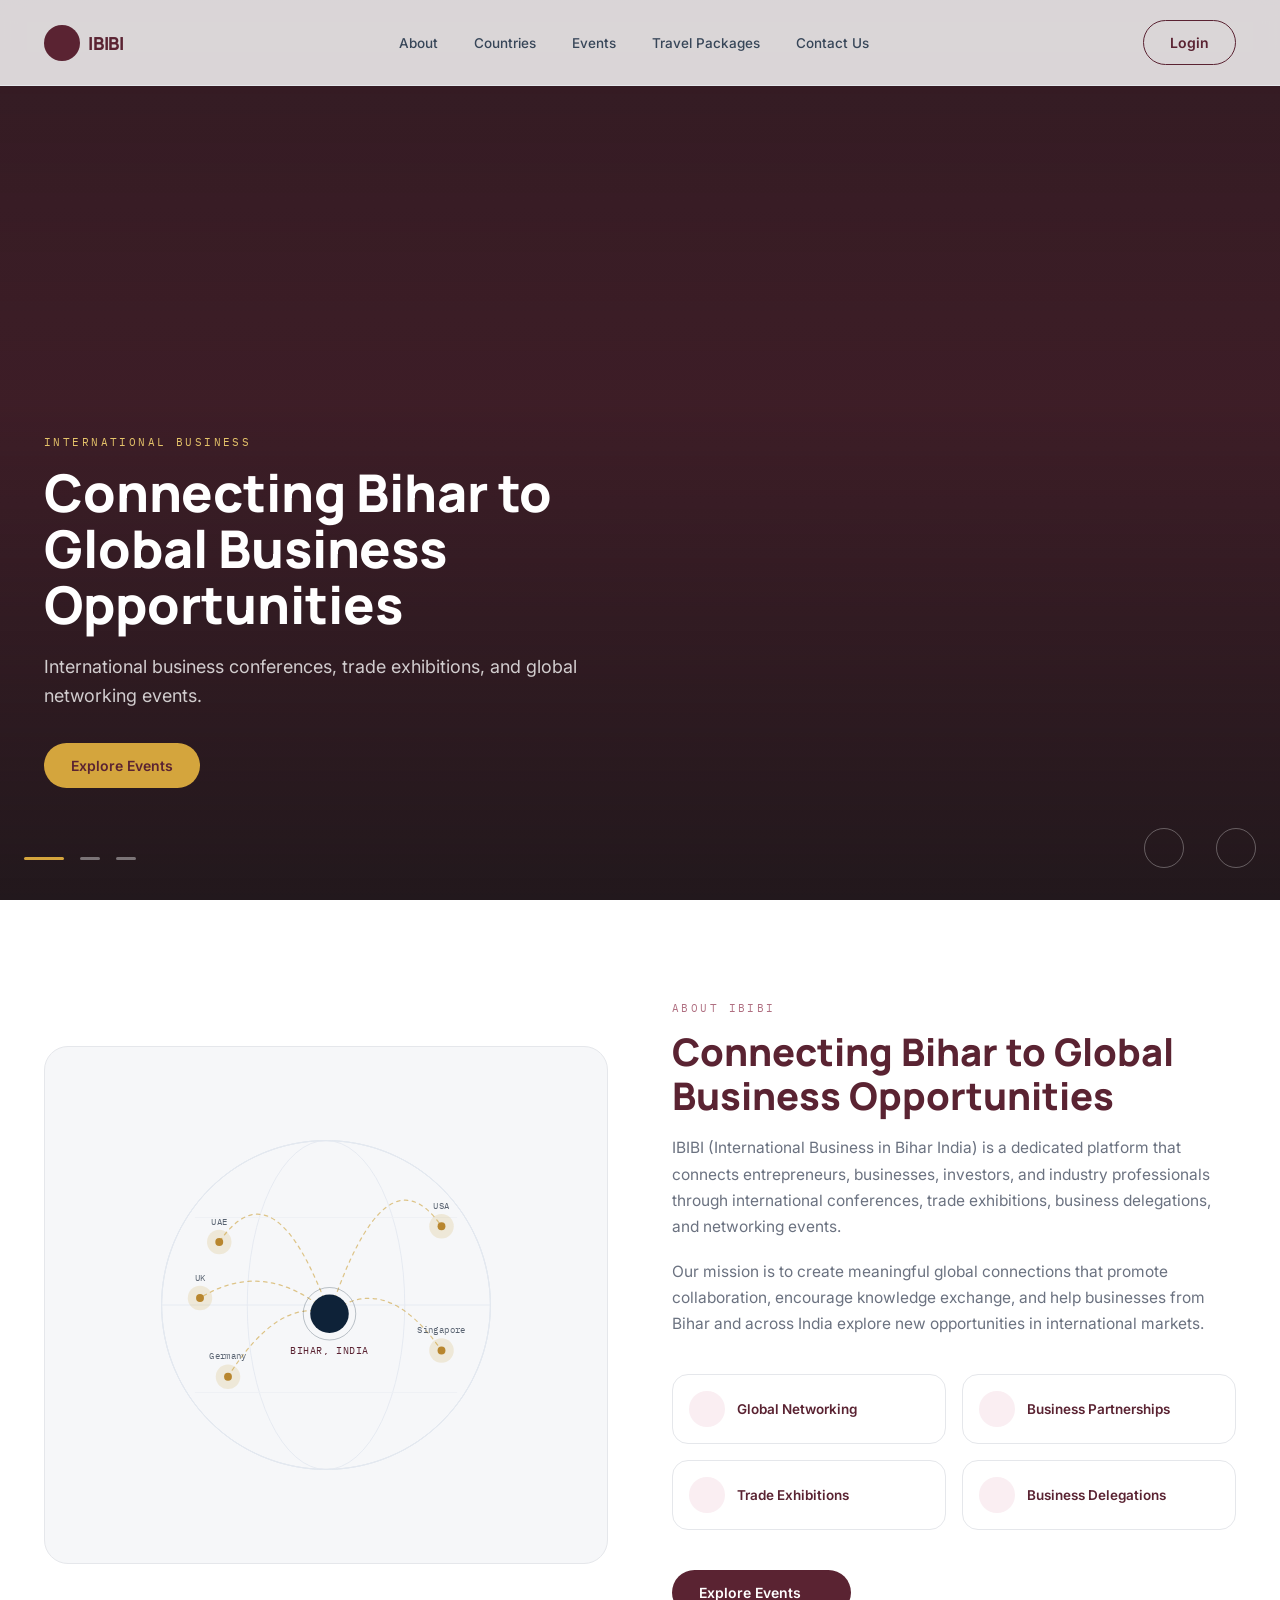
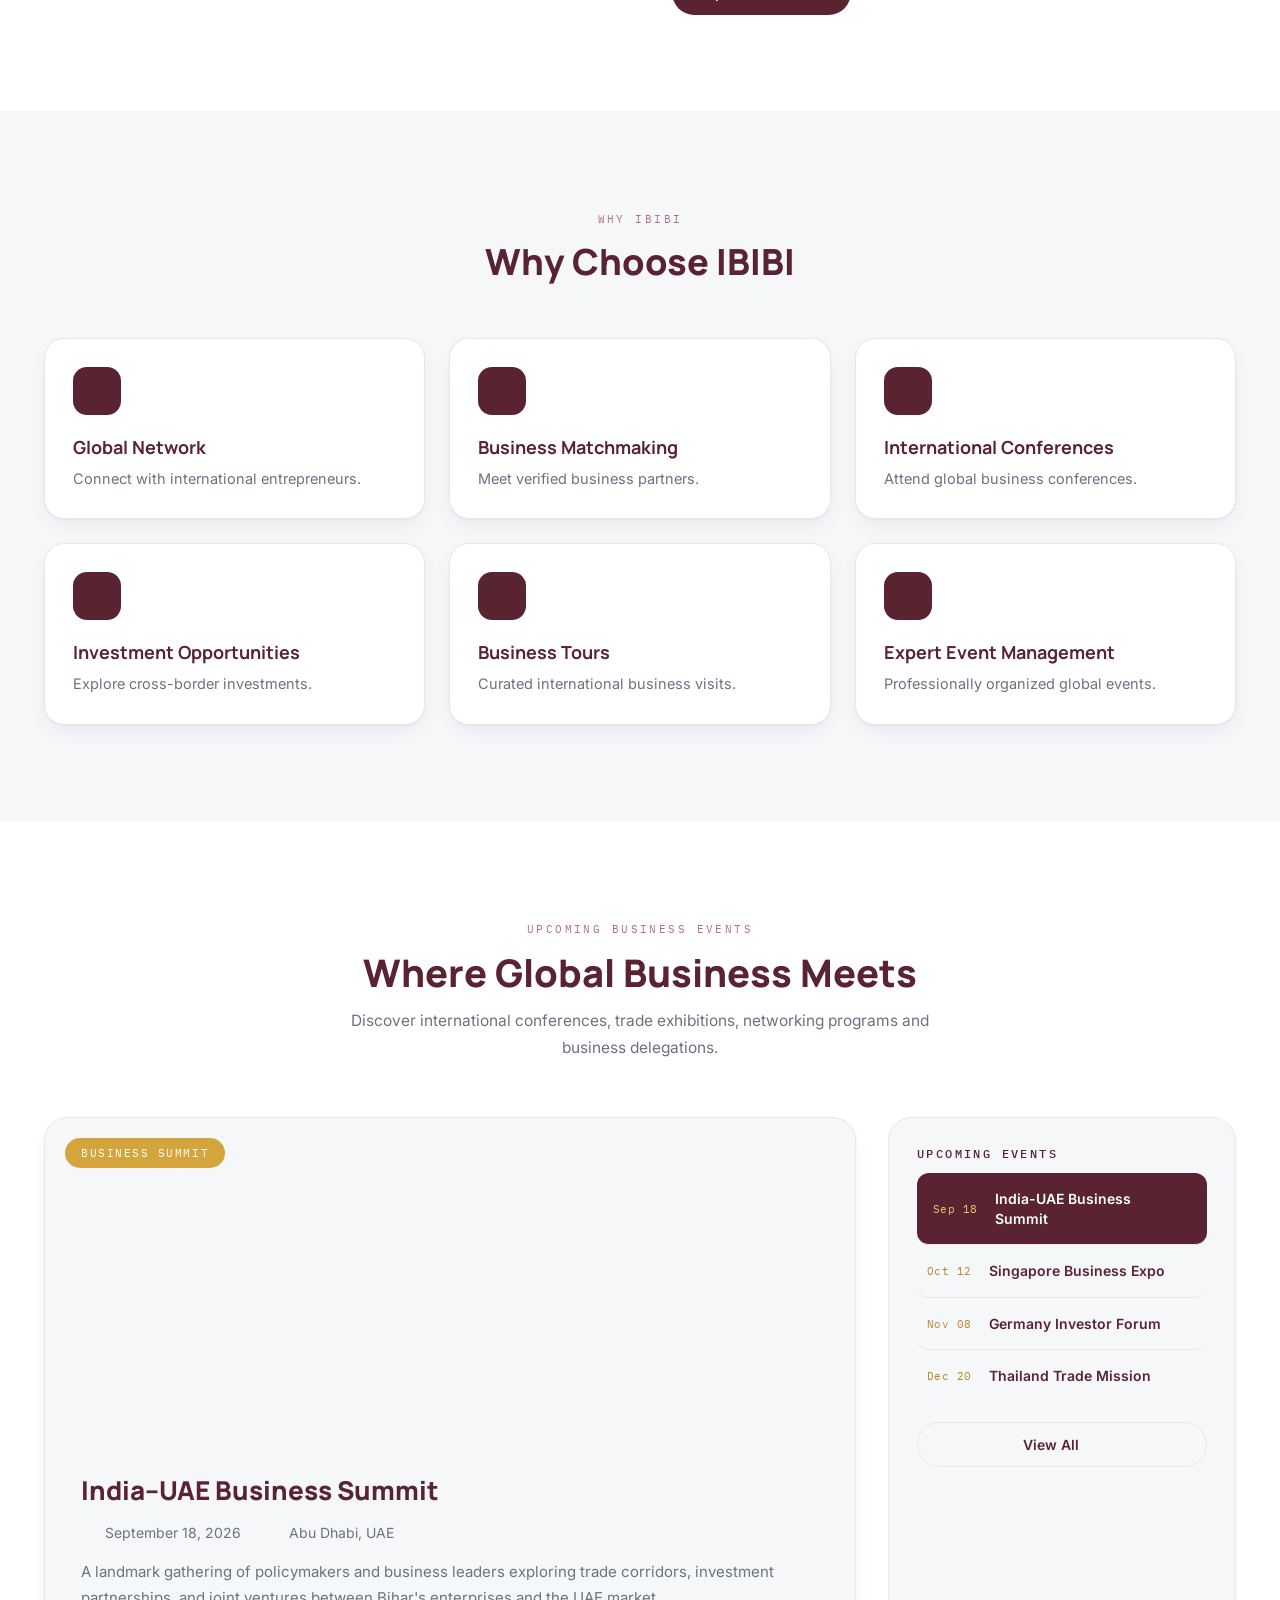
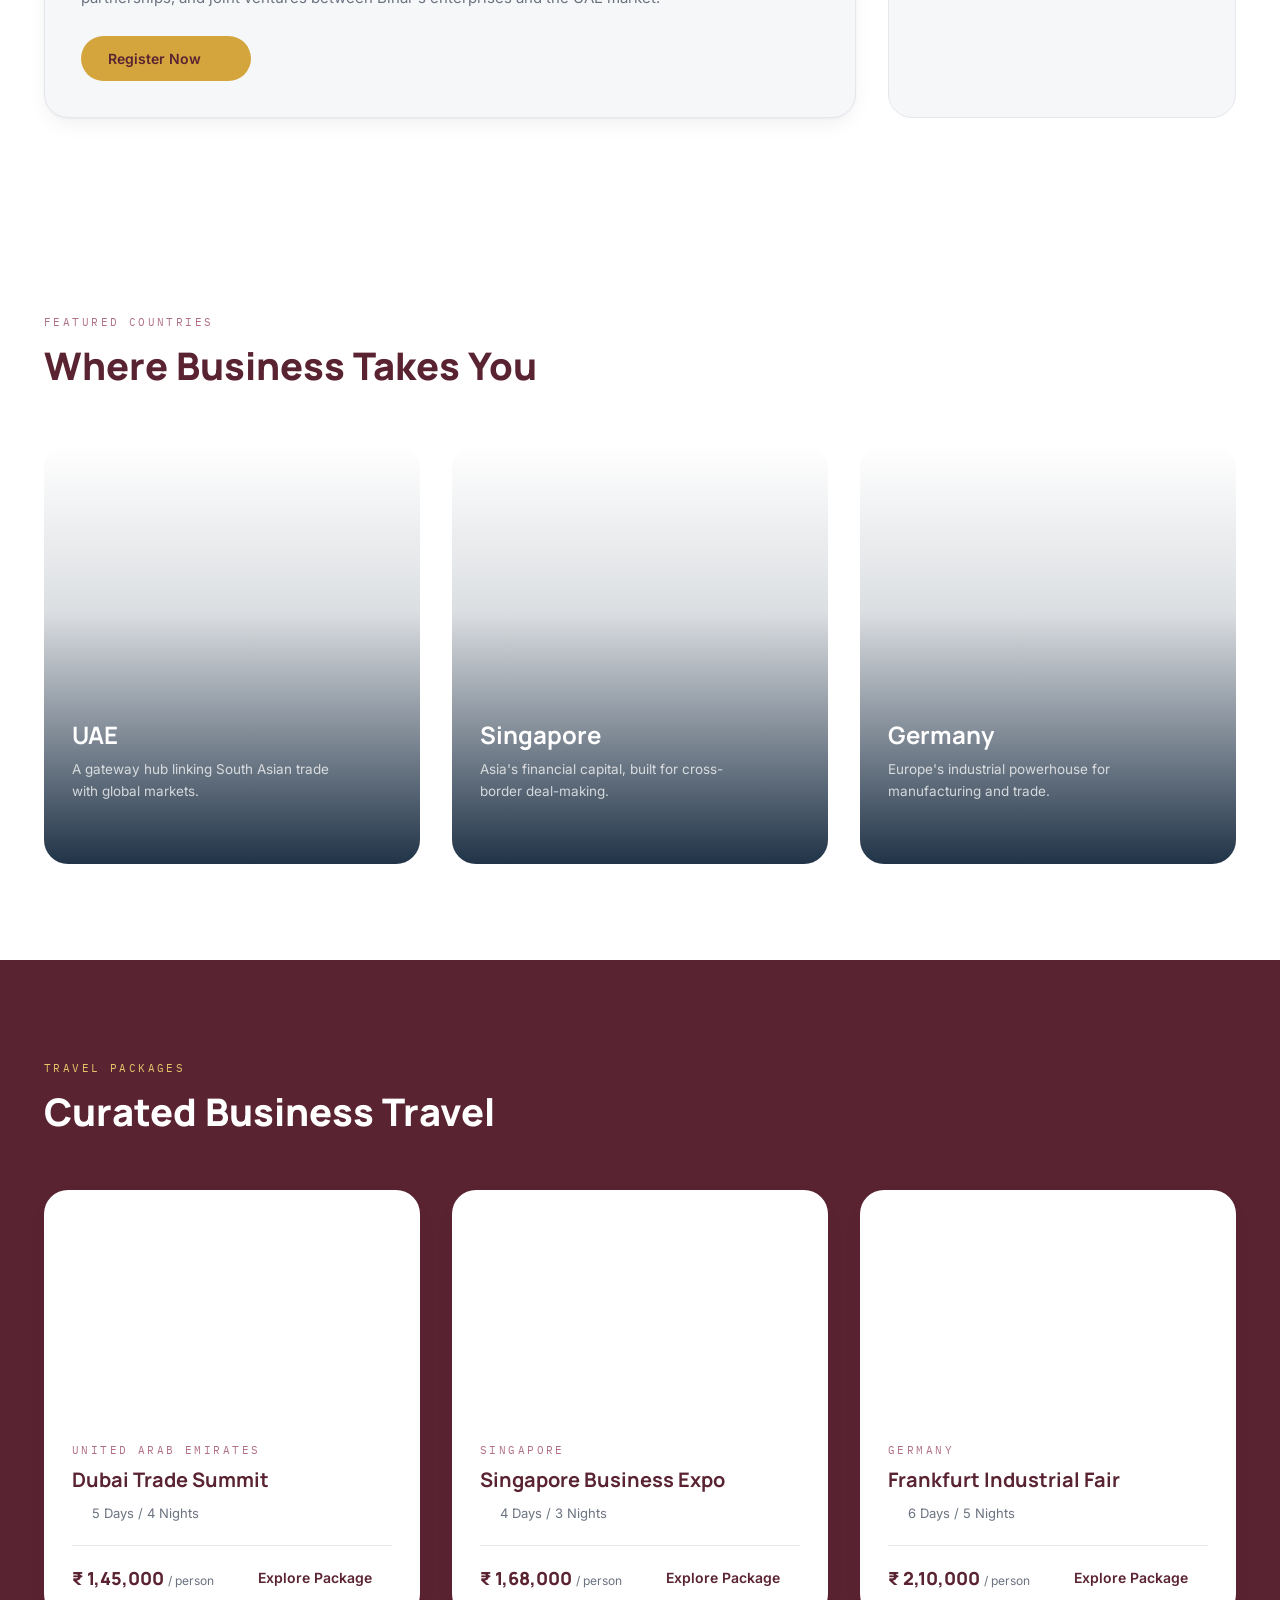
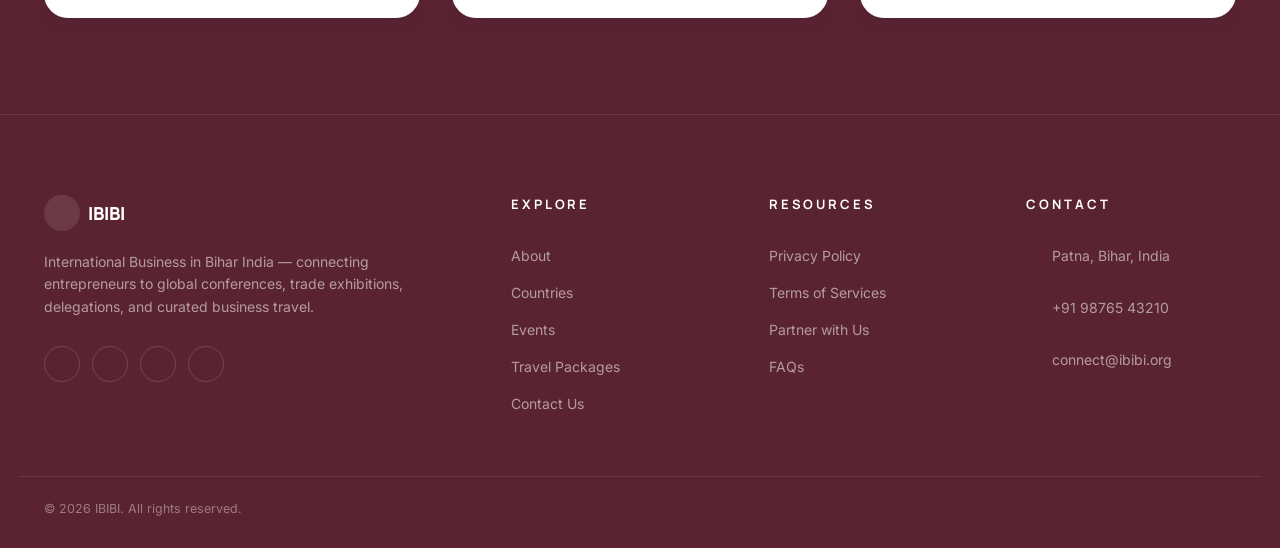
==== index.html @ 5ea0a9d2 "Add files via upload" ====
<!doctype html>
<html lang="en">
<head>
<meta charset="UTF-8" />
<meta name="viewport" content="width=device-width, initial-scale=1.0" />
<title>IBIBI — International Business in Bihar India</title>
<link rel="preconnect" href="https://fonts.googleapis.com">
<link rel="preconnect" href="https://fonts.gstatic.com" crossorigin>
<link href="https://fonts.googleapis.com/css2?family=Manrope:wght@500;600;700;800&family=Inter:wght@400;500;600&family=IBM+Plex+Mono:wght@500&display=swap" rel="stylesheet">
<script src="https://unpkg.com/lucide@latest/dist/umd/lucide.js" defer></script>
<link rel="stylesheet" href="style.css" />
<link rel="stylesheet" href="https://cdnjs.cloudflare.com/ajax/libs/font-awesome/7.0.1/css/all.min.css" integrity="sha512-2SwdPD6INVrV/lHTZbO2nodKhrnDdJK9/kg2XD1r9uGqPo1cUbujc+IYdlYdEErWNu69gVcYgdxlmVmzTWnetw==" crossorigin="anonymous" referrerpolicy="no-referrer" />
</head>
<body>

<!-- ============ NAVBAR ============ -->
<header class="navbar" id="navbar">
  <div class="navbar__inner">
    <a href="#top" class="navbar__brand">
      <span class="navbar__brand-icon"><i data-lucide="globe-2"></i></span>
      <span class="navbar__brand-text">IBIBI</span>
    </a>

    <nav class="navbar__links" id="navLinks">
      <a href="#about">About</a>
      <a href="#countries">Countries</a>
      <a href="#why">Events</a>
      <a href="#packages">Travel Packages</a>
      <a href="#footer">Contact Us</a>
    </nav>

    <a href="#login" class="btn btn--outline navbar__login">Login</a>

    <button class="navbar__burger" id="burgerBtn" aria-label="Toggle menu">
      <i data-lucide="menu"></i>
    </button>
  </div>

  <div class="navbar__mobile" id="navMobile">
    <a href="#about">About</a>
    <a href="#countries">Countries</a>
    <a href="#why">Events</a>
    <a href="#packages">Travel Packages</a>
    <a href="#footer">Contact Us</a>
    <a href="#login" class="btn btn--outline">Login</a>
  </div>
</header>

<!-- ============ HERO SLIDER ============ -->
<!-- <section class="hero" id="top">
  <div class="hero__slides" id="heroSlides">
    
  </div>

  <div class="hero__content">
    <span class="eyebrow eyebrow--light" id="heroEyebrow"></span>
    <h1 class="hero__heading" id="heroHeading"></h1>
    <p class="hero__subheading" id="heroSubheading"></p>
    <a href="#why" class="btn btn--gold hero__cta" id="heroCta"></a>
  </div>

  <div class="hero__dots" id="heroDots"></div>

  <button class="hero__arrow hero__arrow--left" id="heroPrev" aria-label="Previous slide">
    <i data-lucide="chevron-left"></i>
  </button>
  <button class="hero__arrow hero__arrow--right" id="heroNext" aria-label="Next slide">
    <i data-lucide="chevron-right"></i>
  </button>
</section> -->

<!-- ============ HERO SLIDER ============ -->
<section class="hero" id="top">

  <!-- Slide 1 -->
  <div class="hero__slide is-active img-expand">
    <img
      class="hero__slide-bg"
      src="https://images.unsplash.com/photo-1521737711867-e3b97375f902?q=80&w=1800&auto=format&fit=crop"
      alt="International Business Conference">

    <div class="hero__slide-overlay"></div>

    <div class="hero__content">
      <span class="eyebrow eyebrow--light">
        International Business
      </span>

      <h1 class="hero__heading">
        Connecting Bihar to Global Business Opportunities
      </h1>

      <p class="hero__subheading">
        International business conferences, trade exhibitions, and global networking events.
      </p>

      <a href="#why" class="btn btn--gold hero__cta">
        Explore Events
      </a>
    </div>
  </div>

  <!-- Slide 2 -->
  <div class="hero__slide">
    <img
      class="hero__slide-bg"
      src="https://images.unsplash.com/photo-1517245386807-bb43f82c33c4?q=80&w=1800&auto=format&fit=crop"
      alt="Business Delegation">

    <div class="hero__slide-overlay"></div>

    <div class="hero__content">
      <span class="eyebrow eyebrow--light">
        Business Delegations
      </span>

      <h1 class="hero__heading">
        Expand Your Business Beyond Borders
      </h1>

      <p class="hero__subheading">
        Join international business delegations, meet global partners, and unlock new markets.
      </p>

      <a href="#countries" class="btn btn--gold hero__cta">
        View Countries
      </a>
    </div>
  </div>

  <!-- Slide 3 -->
  <div class="hero__slide">
    <img
      class="hero__slide-bg"
      src="https://images.unsplash.com/photo-1436491865332-7a61a109cc05?q=80&w=1800&auto=format&fit=crop"
      alt="International Business Travel">

    <div class="hero__slide-overlay"></div>

    <div class="hero__content">
      <span class="eyebrow eyebrow--light">
        International Travel
      </span>

      <h1 class="hero__heading">
        Explore Global Business Destinations
      </h1>

      <p class="hero__subheading">
        Discover curated business travel packages, exhibitions, and networking opportunities across the world.
      </p>

      <a href="#packages" class="btn btn--gold hero__cta">
        Explore Packages
      </a>
    </div>
  </div>

  <!-- Dots -->
  <div class="hero__dots">
    <button class="hero__dot is-active" aria-label="Slide 1">
      <span></span>
    </button>

    <button class="hero__dot" aria-label="Slide 2">
      <span></span>
    </button>

    <button class="hero__dot" aria-label="Slide 3">
      <span></span>
    </button>
  </div>

  <!-- Arrows -->
  <button class="hero__arrow hero__arrow--left" id="heroPrev" aria-label="Previous slide">
    <i data-lucide="chevron-left"></i>
  </button>

  <button class="hero__arrow hero__arrow--right" id="heroNext" aria-label="Next slide">
    <i data-lucide="chevron-right"></i>
  </button>

</section>


<!-- ============ ABOUT ============ -->
<section class="about" id="about">
  <div class="section-inner about__grid">
    <div class="about__visual">
      <!-- signature world-network illustration -->
      <svg viewBox="0 0 480 480" class="world-svg" role="img" aria-label="Illustration of Bihar, India connected to global business hubs">
        <circle cx="240" cy="240" r="188" fill="none" stroke="#DDE3EC" stroke-width="1"/>
        <ellipse cx="240" cy="240" rx="90" ry="188" fill="none" stroke="#E4E9F0" stroke-width="1"/>
        <ellipse cx="240" cy="240" rx="188" ry="188" fill="none" stroke="#E4E9F0" stroke-width="1" transform="rotate(60 240 240)"/>
        <ellipse cx="240" cy="240" rx="188" ry="188" fill="none" stroke="#E4E9F0" stroke-width="1" transform="rotate(120 240 240)"/>
        <line x1="52" y1="240" x2="428" y2="240" stroke="#E4E9F0" stroke-width="1"/>
        <line x1="90" y1="140" x2="390" y2="140" stroke="#EEF1F5" stroke-width="1"/>
        <line x1="90" y1="340" x2="390" y2="340" stroke="#EEF1F5" stroke-width="1"/>

        <!-- flight paths -->
        <path d="M 244 250 Q 181 76 118 168" fill="none" stroke="#C9992B" stroke-width="1.4" stroke-dasharray="4 5" stroke-linecap="round" opacity="0.55"/>
        <path d="M 244 250 Q 308 200 372 292" fill="none" stroke="#C9992B" stroke-width="1.4" stroke-dasharray="4 5" stroke-linecap="round" opacity="0.55"/>
        <path d="M 244 250 Q 186 230 128 322" fill="none" stroke="#C9992B" stroke-width="1.4" stroke-dasharray="4 5" stroke-linecap="round" opacity="0.55"/>
        <path d="M 244 250 Q 170 186 96 232" fill="none" stroke="#C9992B" stroke-width="1.4" stroke-dasharray="4 5" stroke-linecap="round" opacity="0.55"/>
        <path d="M 244 250 Q 308 58 372 150" fill="none" stroke="#C9992B" stroke-width="1.4" stroke-dasharray="4 5" stroke-linecap="round" opacity="0.55"/>

        <!-- hubs -->
        <g>
          <circle cx="118" cy="168" r="14" fill="#C9992B" opacity="0.16" class="pulse-dot" style="animation-delay:0s; transform-origin:118px 168px;"/>
          <circle cx="118" cy="168" r="4.5" fill="#B8862E"/>
          <text x="118" y="148" text-anchor="middle" class="hub-label">UAE</text>
        </g>
        <g>
          <circle cx="372" cy="292" r="14" fill="#C9992B" opacity="0.16" class="pulse-dot" style="animation-delay:.35s; transform-origin:372px 292px;"/>
          <circle cx="372" cy="292" r="4.5" fill="#B8862E"/>
          <text x="372" y="272" text-anchor="middle" class="hub-label">Singapore</text>
        </g>
        <g>
          <circle cx="128" cy="322" r="14" fill="#C9992B" opacity="0.16" class="pulse-dot" style="animation-delay:.7s; transform-origin:128px 322px;"/>
          <circle cx="128" cy="322" r="4.5" fill="#B8862E"/>
          <text x="128" y="302" text-anchor="middle" class="hub-label">Germany</text>
        </g>
        <g>
          <circle cx="96" cy="232" r="14" fill="#C9992B" opacity="0.16" class="pulse-dot" style="animation-delay:1.05s; transform-origin:96px 232px;"/>
          <circle cx="96" cy="232" r="4.5" fill="#B8862E"/>
          <text x="96" y="212" text-anchor="middle" class="hub-label">UK</text>
        </g>
        <g>
          <circle cx="372" cy="150" r="14" fill="#C9992B" opacity="0.16" class="pulse-dot" style="animation-delay:1.4s; transform-origin:372px 150px;"/>
          <circle cx="372" cy="150" r="4.5" fill="#B8862E"/>
          <text x="372" y="130" text-anchor="middle" class="hub-label">USA</text>
        </g>

        <circle cx="244" cy="250" r="22" fill="#0E2238"/>
        <circle cx="244" cy="250" r="30" fill="none" stroke="#0E2238" stroke-width="1" opacity="0.3" class="pulse-dot" style="transform-origin:244px 250px;"/>
        <text x="244" y="296" text-anchor="middle" class="hub-label hub-label--center">BIHAR, INDIA</text>
      </svg>
    </div>

    <div class="about__content">
      <span class="eyebrow">About IBIBI</span>
      <h2 class="section-heading">Connecting Bihar to Global Business Opportunities</h2>

      <p class="body-text">
        IBIBI (International Business in Bihar India) is a dedicated platform that connects
        entrepreneurs, businesses, investors, and industry professionals through international
        conferences, trade exhibitions, business delegations, and networking events.
      </p>
      <p class="body-text">
        Our mission is to create meaningful global connections that promote collaboration,
        encourage knowledge exchange, and help businesses from Bihar and across India explore
        new opportunities in international markets.
      </p>

      <div class="feature-grid">
        <div class="feature-card">
          <span class="feature-card__icon"><i data-lucide="globe-2"></i></span>
          <span>Global Networking</span>
        </div>
        <div class="feature-card">
          <span class="feature-card__icon"><i data-lucide="handshake"></i></span>
          <span>Business Partnerships</span>
        </div>
        <div class="feature-card">
          <span class="feature-card__icon"><i data-lucide="landmark"></i></span>
          <span>Trade Exhibitions</span>
        </div>
        <div class="feature-card">
          <span class="feature-card__icon"><i data-lucide="plane"></i></span>
          <span>Business Delegations</span>
        </div>
      </div>

      <a href="#why" class="btn btn--navy about__cta">
        Explore Events <i data-lucide="arrow-right"></i>
      </a>
    </div>
  </div>
</section>

<!-- ============ WHY CHOOSE IBIBI ============ -->
<section class="why" id="why">
  <div class="section-inner">
    <div class="why__header">
      <span class="eyebrow">Why IBIBI</span>
      <h2 class="section-heading">Why Choose IBIBI</h2>
    </div>

    <div class="why__grid">
      <div class="why-card">
        <span class="why-card__icon"><i data-lucide="globe-2"></i></span>
        <h3>Global Network</h3>
        <p>Connect with international entrepreneurs.</p>
      </div>
      <div class="why-card">
        <span class="why-card__icon"><i data-lucide="handshake"></i></span>
        <h3>Business Matchmaking</h3>
        <p>Meet verified business partners.</p>
      </div>
      <div class="why-card">
        <span class="why-card__icon"><i data-lucide="landmark"></i></span>
        <h3>International Conferences</h3>
        <p>Attend global business conferences.</p>
      </div>
      <div class="why-card">
        <span class="why-card__icon"><i data-lucide="trending-up"></i></span>
        <h3>Investment Opportunities</h3>
        <p>Explore cross-border investments.</p>
      </div>
      <div class="why-card">
        <span class="why-card__icon"><i data-lucide="plane"></i></span>
        <h3>Business Tours</h3>
        <p>Curated international business visits.</p>
      </div>
      <div class="why-card">
        <span class="why-card__icon"><i data-lucide="target"></i></span>
        <h3>Expert Event Management</h3>
        <p>Professionally organized global events.</p>
      </div>
    </div>
  </div>
</section>


<!-- ============ UPCOMING BUSINESS EVENTS ============ -->
<section class="events" id="events">
  <div class="section-inner">
    <div class="events__header">
      <span class="eyebrow">Upcoming Business Events</span>
      <h2 class="section-heading">Where Global Business Meets</h2>
      <p class="body-text">Discover international conferences, trade exhibitions, networking programs and business delegations.</p>
    </div>

    <div class="events__layout">
      <div class="events__feature" id="eventsFeature">
        <div class="events__feature-image" id="eventsFeatureImage" style="background-image:url('https://images.unsplash.com/photo-1540575467063-178a50c2df87?q=80&w=1400&auto=format&fit=crop')">
          <span class="events__feature-badge" id="eventsFeatureCategory">Business Summit</span>
        </div>
        <div class="events__feature-body">
          <h3 class="events__feature-title" id="eventsFeatureTitle">India–UAE Business Summit</h3>
          <div class="events__feature-meta">
            <span><i data-lucide="calendar"></i> <span id="eventsFeatureDate">September 18, 2026</span></span>
            <span><i data-lucide="map-pin"></i> <span id="eventsFeatureLocation">Abu Dhabi, UAE</span></span>
          </div>
          <p class="events__feature-desc" id="eventsFeatureDesc">A landmark gathering of policymakers and business leaders exploring trade corridors, investment partnerships, and joint ventures between Bihar's enterprises and the UAE market.</p>
          <a href="#footer" class="btn btn--gold">Register Now <i data-lucide="arrow-right"></i></a>
        </div>
      </div>

      <div class="events__nav">
        <h4 class="events__nav-heading">Upcoming Events</h4>
        <ul class="events__nav-list" id="eventsNavList">
          <li class="events__nav-item is-active"
              data-category="Business Summit"
              data-title="India–UAE Business Summit"
              data-date="September 18, 2026"
              data-location="Abu Dhabi, UAE"
              data-desc="A landmark gathering of policymakers and business leaders exploring trade corridors, investment partnerships, and joint ventures between Bihar's enterprises and the UAE market."
              data-image="https://images.unsplash.com/photo-1540575467063-178a50c2df87?q=80&w=1400&auto=format&fit=crop">
            <span class="events__nav-date">Sep 18</span>
            <span class="events__nav-title">India-UAE Business Summit</span>
            <i data-lucide="arrow-right" class="events__nav-arrow"></i>
          </li>
          <li class="events__nav-item"
              data-category="Trade Expo"
              data-title="Singapore Business Expo"
              data-date="October 12, 2026"
              data-location="Marina Bay, Singapore"
              data-desc="A premier trade exhibition connecting exporters, investors and manufacturers with Southeast Asia's fastest-growing digital and logistics markets."
              data-image="https://images.unsplash.com/photo-1533105079780-92b9be482077?q=80&w=1400&auto=format&fit=crop">
            <span class="events__nav-date">Oct 12</span>
            <span class="events__nav-title">Singapore Business Expo</span>
            <i data-lucide="arrow-right" class="events__nav-arrow"></i>
          </li>
          <li class="events__nav-item"
              data-category="Investor Forum"
              data-title="Germany Investor Forum"
              data-date="November 08, 2026"
              data-location="Frankfurt, Germany"
              data-desc="An exclusive forum pairing Bihar-based manufacturers with German investors and industrial partners seeking reliable, cost-effective production hubs."
              data-image="https://images.unsplash.com/photo-1560439514-4e9645039924?q=80&w=1400&auto=format&fit=crop">
            <span class="events__nav-date">Nov 08</span>
            <span class="events__nav-title">Germany Investor Forum</span>
            <i data-lucide="arrow-right" class="events__nav-arrow"></i>
          </li>
          <li class="events__nav-item"
              data-category="Trade Mission"
              data-title="Thailand Trade Mission"
              data-date="December 20, 2026"
              data-location="Bangkok, Thailand"
              data-desc="A curated delegation trip for entrepreneurs to meet Thai manufacturers, distributors and tourism-sector partners over a series of B2B meetings."
              data-image="https://images.unsplash.com/photo-1508009603885-50cf7c579365?q=80&w=1400&auto=format&fit=crop">
            <span class="events__nav-date">Dec 20</span>
            <span class="events__nav-title">Thailand Trade Mission</span>
            <i data-lucide="arrow-right" class="events__nav-arrow"></i>
          </li>
        </ul>
        <a href="#" class="events__nav-viewall">View All <i data-lucide="arrow-right"></i></a>
      </div>
    </div>
  </div>
</section>



<!-- ============ FEATURED COUNTRIES ============ -->
<section class="countries" id="countries">
  <div class="section-inner">
    <span class="eyebrow">Featured Countries</span>
    <h2 class="section-heading">Where Business Takes You</h2>

    <div class="countries__grid">
      <div class="country-card" style="background-image:url('https://images.unsplash.com/photo-1512453979798-5ea266f8880c?q=80&w=1200&auto=format&fit=crop')">
        <div class="country-card__overlay"></div>
        <div class="country-card__content">
          <h3>UAE</h3>
          <p>A gateway hub linking South Asian trade with global markets.</p>
          <span class="country-card__link">Explore <i data-lucide="arrow-right"></i></span>
        </div>
      </div>
      <div class="country-card" style="background-image:url('https://images.unsplash.com/photo-1525625293386-3f8f99389edd?q=80&w=1200&auto=format&fit=crop')">
        <div class="country-card__overlay"></div>
        <div class="country-card__content">
          <h3>Singapore</h3>
          <p>Asia's financial capital, built for cross-border deal-making.</p>
          <span class="country-card__link">Explore <i data-lucide="arrow-right"></i></span>
        </div>
      </div>
      <div class="country-card" style="background-image:url('https://images.unsplash.com/photo-1467269204594-9661b134dd2b?q=80&w=1200&auto=format&fit=crop')">
        <div class="country-card__overlay"></div>
        <div class="country-card__content">
          <h3>Germany</h3>
          <p>Europe's industrial powerhouse for manufacturing and trade.</p>
          <span class="country-card__link">Explore <i data-lucide="arrow-right"></i></span>
        </div>
      </div>
    </div>
  </div>
</section>

<!-- ============ TRAVEL PACKAGES ============ -->
<section class="packages" id="packages">
  <div class="section-inner">
    <span class="eyebrow eyebrow--gold">Travel Packages</span>
    <h2 class="section-heading section-heading--light">Curated Business Travel</h2>

    <div class="packages__grid">
      <div class="package-card">
        <div class="package-card__img" style="background-image:url('https://images.unsplash.com/photo-1518684079-3c830dcef090?q=80&w=1200&auto=format&fit=crop')"></div>
        <div class="package-card__body">
          <span class="package-card__country">United Arab Emirates</span>
          <h3>Dubai Trade Summit</h3>
          <div class="package-card__duration"><i data-lucide="clock"></i> 5 Days / 4 Nights</div>
          <div class="package-card__footer">
            <span class="package-card__price">₹ 1,45,000 <small>/ person</small></span>
            <a href="#footer" class="package-card__link">Explore Package <i data-lucide="arrow-right"></i></a>
          </div>
        </div>
      </div>

      <div class="package-card">
        <div class="package-card__img" style="background-image:url('https://images.unsplash.com/photo-1565967511849-76a60a516170?q=80&w=1200&auto=format&fit=crop')"></div>
        <div class="package-card__body">
          <span class="package-card__country">Singapore</span>
          <h3>Singapore Business Expo</h3>
          <div class="package-card__duration"><i data-lucide="clock"></i> 4 Days / 3 Nights</div>
          <div class="package-card__footer">
            <span class="package-card__price">₹ 1,68,000 <small>/ person</small></span>
            <a href="#footer" class="package-card__link">Explore Package <i data-lucide="arrow-right"></i></a>
          </div>
        </div>
      </div>

      <div class="package-card">
        <div class="package-card__img" style="background-image:url('https://images.unsplash.com/photo-1467269204594-9661b134dd2b?q=80&w=1200&auto=format&fit=crop')"></div>
        <div class="package-card__body">
          <span class="package-card__country">Germany</span>
          <h3>Frankfurt Industrial Fair</h3>
          <div class="package-card__duration"><i data-lucide="clock"></i> 6 Days / 5 Nights</div>
          <div class="package-card__footer">
            <span class="package-card__price">₹ 2,10,000 <small>/ person</small></span>
            <a href="#footer" class="package-card__link">Explore Package <i data-lucide="arrow-right"></i></a>
          </div>
        </div>
      </div>
    </div>
  </div>
</section>

<!-- ============ FOOTER ============ -->
<footer class="footer" id="footer">
  <div class="section-inner footer__grid">
    <div class="footer__brand">
      <div class="footer__brand-row">
        <span class="footer__brand-icon"><i data-lucide="globe-2"></i></span>
        <span class="footer__brand-text">IBIBI</span>
      </div>
      <p>International Business in Bihar India — connecting entrepreneurs to global conferences, trade exhibitions, delegations, and curated business travel.</p>
      <div class="footer__socials">
        <a href="#" aria-label="LinkedIn"><i class="fa-brands fa-linkedin"></i></a>
        <a href="#" aria-label="Twitter"><i class="fa-brands fa-x-twitter"></i></a>
        <a href="#" aria-label="Instagram"><i class="fa-brands fa-instagram"></i></a>
        <a href="#" aria-label="Facebook"><i class="fa-brands fa-facebook"></i></a>
      </div>
    </div>

    <div class="footer__col">
      <h4>Explore</h4>
      <a href="#about">About</a>
      <a href="#countries">Countries</a>
      <a href="#why">Events</a>
      <a href="#packages">Travel Packages</a>
      <a href="#footer">Contact Us</a>
    </div>
    <div class="footer__col">
      <h4>Resources</h4>
      <a href="#">Privacy Policy</a>
      <a href="#">Terms of Services</a>
      <a href="#">Partner with Us</a>
      <a href="#">FAQs</a>
    </div>

    <div class="footer__col">
      <h4>Contact</h4>
      <span class="footer-contact"><a href=""><i data-lucide="map-pin"></i> Patna, Bihar, India</a></span>
      <span class="footer-contact"><a href="tel: 9876543210"><i data-lucide="phone"></i> +91 98765 43210</a></span>
      <span class="footer-contact"><a href="mailto: connect@ibibi.org"><i data-lucide="mail"></i> connect@ibibi.org</a></span>
    </div>
  </div>

  <div class="section-inner footer__bottom">
    <p>&copy; <span id="year"></span> IBIBI. All rights reserved.</p>
    <!-- <div class="footer__legal">
      <a href="#">Privacy Policy</a>
      <a href="#">Terms of Service</a>
    </div> -->
  </div>
</footer>

<!-- ============ CONTACT POPUP ============ -->
<div class="popup" id="popup" hidden>
  <div class="popup__backdrop" id="popupBackdrop"></div>
  <div class="popup__panel">
    <button class="popup__close" id="popupClose" aria-label="Close"><i data-lucide="x"></i></button>

    <div id="popupForm">
      <span class="eyebrow">Let's Connect</span>
      <h3 class="popup__heading">Talk to our business team</h3>
      <p class="popup__text">Share a few details and we'll get in touch about upcoming events and opportunities.</p>

      <form id="contactForm">
        <input required type="text" placeholder="Full name" name="name" />
        <input required type="email" placeholder="Email address" name="email" />
        <input type="tel" placeholder="Phone number" name="phone" />
        <textarea placeholder="What are you interested in?" name="message" rows="3"></textarea>
        <button type="submit" class="btn btn--navy popup__submit">Submit</button>
      </form>
    </div>

    <div id="popupThanks" class="popup__thanks" hidden>
      <span class="popup__thanks-icon"><i data-lucide="handshake"></i></span>
      <h3>Thank you</h3>
      <p>Our team will reach out to you shortly.</p>
    </div>
  </div>
</div>

<script src="script.js" defer></script>
</body>
</html>
---- style.css ----
/* ==========================================================
   TOKENS
   ========================================================== */
:root {
  /* --paper: #F6F7F9;
  --surface: #FFFFFF;
  --navy-900: #0E2238;
  --navy-800: #132B45;
  --navy-700: #1B3A5C;
  --navy-500: #2F5C8A;
  --navy-100: #E8EDF3;
  --gold-600: #B8862E;
  --gold-500: #C9992B;
  --gold-400: #D9AE55;
  --gold-100: #F5E9D2;
  --ink: #20242B;
  --muted: #667085;
  --line: #E4E7EC; */

  --paper: #F6F7F9;
  --surface: #FFFFFF;

--navy-900: #5A2332;
--navy-800: #703042;
--navy-700: #8A4659;
--navy-500: #B07082;
--navy-100: #FAEEF2;

  --gold-600: #B8862E;
  --gold-500: #D4A53D;
  --gold-400: #E6C46A;
  --gold-100: #FCF5E6;

  --ink: #1F2937;
  --muted: #6B7280;
  --line: #E5E7EB;

  --font-display: 'Manrope', sans-serif;
  --font-body: 'Inter', sans-serif;
  --font-mono: 'IBM Plex Mono', monospace;

  --shadow-card: 0 1px 2px rgba(14,34,56,0.04), 0 8px 24px -8px rgba(14,34,56,0.10);
  --shadow-card-hover: 0 4px 8px rgba(14,34,56,0.06), 0 20px 40px -12px rgba(14,34,56,0.18);
  --shadow-nav: 0 1px 0 rgba(14,34,56,0.06), 0 8px 24px -12px rgba(14,34,56,0.12);
}

* { box-sizing: border-box; }
html { scroll-behavior: smooth; }
body {
  margin: 0;
  font-family: var(--font-body);
  color: var(--ink);
  background: var(--paper);
  -webkit-font-smoothing: antialiased;
}
img { display: block; max-width: 100%; }
a { text-decoration: none; color: inherit; }
button { font-family: inherit; cursor: pointer; }
::selection { background: var(--gold-500); color: #fff; }

a:focus-visible, button:focus-visible, input:focus-visible, textarea:focus-visible {
  outline: 2px solid var(--gold-500);
  outline-offset: 2px;
  border-radius: 4px;
}

[data-lucide] { width: 1em; height: 1em; }

.section-inner {
  max-width: 1240px;
  margin: 0 auto;
  padding: 0 24px;
}

.eyebrow {
  display: inline-block;
  font-family: var(--font-mono);
  font-size: 11px;
  letter-spacing: 0.22em;
  text-transform: uppercase;
  color: var(--navy-500);
}
.eyebrow--light { color: var(--gold-400); }
.eyebrow--gold { color: var(--gold-400); }

.section-heading {
  font-family: var(--font-display);
  font-weight: 800;
  color: var(--navy-900);
  font-size: 38px;
  line-height: 1.15;
  margin: 14px 0 0;
}
.section-heading--light { color: #fff; }

.body-text {
  color: var(--muted);
  font-size: 15.5px;
  line-height: 1.7;
  margin: 18px 0 0;
}

.btn {
  display: inline-flex;
  align-items: center;
  gap: 8px;
  font-weight: 600;
  font-size: 14px;
  padding: 13px 26px;
  border-radius: 999px;
  border: 1px solid transparent;
  transition: background-color .3s ease, color .3s ease, border-color .3s ease;
}
.btn--outline {
  border-color: var(--navy-900);
  color: var(--navy-900);
}
.btn--outline:hover { background: var(--navy-900); color: #fff; }

.btn--navy { background: var(--navy-900); color: #fff; }
.btn--navy:hover { background: var(--navy-700); }

.btn--gold { background: var(--gold-500); color: var(--navy-900); }
.btn--gold:hover { background: var(--gold-600); }

.btn svg, .btn [data-lucide] { width: 15px; height: 15px; }

/* ==========================================================
   NAVBAR
   ========================================================== */
.navbar {
  position: fixed;
  top: 0; left: 0; right: 0;
  z-index: 50;
  background: rgba(255,255,255,0.82);
  backdrop-filter: blur(10px);
  -webkit-backdrop-filter: blur(10px);
  transition: box-shadow .3s ease, background-color .3s ease;
}
.navbar.is-scrolled {
  background: rgba(255,255,255,0.97);
  box-shadow: var(--shadow-nav);
}

.navbar__inner {
  max-width: 1240px;
  margin: 0 auto;
  padding: 20px 24px;
  display: flex;
  align-items: center;
  justify-content: space-between;
  gap: 24px;
  transition: padding .3s ease;
}
.navbar.is-scrolled .navbar__inner { padding-top: 12px; padding-bottom: 12px; }

.navbar__brand { display: flex; align-items: center; gap: 8px; flex-shrink: 0; }
.navbar__brand-icon {
  width: 36px; height: 36px;
  border-radius: 999px;
  background: var(--navy-900);
  display: flex; align-items: center; justify-content: center;
  color: var(--gold-400);
}
.navbar__brand-text {
  font-family: var(--font-display);
  font-weight: 800;
  font-size: 18px;
  color: var(--navy-900);
  letter-spacing: -0.01em;
}

.navbar__links { display: flex; align-items: center; gap: 36px; }
.navbar__links a {
  font-size: 13.5px;
  font-weight: 500;
  color: rgba(14,34,56,.8);
  position: relative;
  transition: color .3s ease;
}
.navbar__links a::after {
  content: '';
  position: absolute;
  left: 0; bottom: -6px;
  width: 0; height: 1.5px;
  background: var(--gold-500);
  transition: width .3s ease;
}
.navbar__links a:hover { color: var(--navy-900); }
.navbar__links a:hover::after { width: 100%; }

.navbar__login { flex-shrink: 0; }
.navbar__burger { display: none; background: none; border: none; color: var(--navy-900); }
.navbar__burger svg, .navbar__burger [data-lucide] { width: 24px; height: 24px; }

/* .navbar__mobile {
  display: none;
  flex-direction: column;
  gap: 16px;
  padding: 20px 24px 28px;
  background: #fff;
  border-top: 1px solid var(--line);
}
.navbar__mobile.is-open { display: flex; } */

.navbar__mobile {
  display: flex;
  flex-direction: column;
  max-height: 0;
  gap: 16px;
  /* padding: 20px 24px 28px; */
  padding-left: 24px;
  overflow: hidden;
  background: #fff;
  border-top: 1px solid var(--line);
  transition: max-height 0.35s ease-in-out, padding 0.35s ease-in-out;
}
.navbar__mobile.is-open { display: flex; padding: 20px 24px 28px; max-height: 500px }
.navbar__mobile a { font-size: 15px; font-weight: 500; color: var(--navy-800); }
.navbar__mobile .btn { align-self: flex-start; margin-top: 6px; }

@media (max-width: 960px) {
  .navbar__links, .navbar__login { display: none; }
  .navbar__burger { display: block; }
}

/* ==========================================================
   HERO
   ========================================================== */
.hero {
  position: relative;
  height: 100vh;
  /* min-height: 620px; */
  width: 100%;
  
  background: var(--navy-900);
}

.hero__slide {
  position: absolute;
  inset: 0;
  opacity: 0;
  overflow: hidden;
  transition: opacity 1.2s ease-in-out;
}
.hero__slide.is-active { opacity: 1; z-index: 1; }

/* .hero__slide-bg {
  position: absolute;
  inset: 0;
  background-size: cover;
  background-position: center;
  transform: scale(1);
} */

.hero__slide-bg {
  position: absolute;
  inset: 0;
  width: 100%;
  height: 100%;
  object-fit: cover;
  transform: scale(1);
}


.hero__slide.img-expand .hero__slide-bg {
  animation: kenBurns 9s ease-out forwards;
}
@keyframes kenBurns { from { transform: scale(1); } to { transform: scale(1.08); } }

.hero__slide-overlay {
  position: absolute;
  inset: 0;
  /* background: linear-gradient(to top, rgba(14,34,56,.88), rgba(14,34,56,.45) 55%, rgba(14,34,56,.6)); */

  background: linear-gradient(
  to top,
  rgba(22, 22, 24, 0.82),
  rgba(22, 22, 24, 0.42) 55%,
  rgba(22, 22, 24, 0.58)
);
}

.hero__content {
  position: relative;
  z-index: 2;
  max-width: 1240px;
  height: 100%;
  margin: 0 auto;
  padding: 0 24px 112px;
  display: flex;
  flex-direction: column;
  justify-content: flex-end;

      opacity:0;
    transform:translateY(30px);
    transition:.8s ease;
}


.hero__slide.is-active .hero__content{
    opacity:1;
    transform:translateY(0);
    transition-delay:.35s;
}

.hero__heading {
  font-family: var(--font-display);
  font-weight: 800;
  color: #fff;
  font-size: 52px;
  line-height: 1.08;
  max-width: 620px;
  margin: 16px 0 0;
}
.hero__subheading {
  color: rgba(255,255,255,.78);
  font-size: 18px;
  max-width: 560px;
  line-height: 1.6;
  margin: 20px 0 0;
}
.hero__cta { margin-top: 32px; width: fit-content; }

.hero__dots {
  position: absolute;
  z-index: 3;
  left: 24px;
  bottom: 32px;
  display: flex;
  align-items: center;
  gap: 16px;
}
.hero__dot {
  background: none;
  border: none;
  padding: 8px 0;
}
.hero__dot span {
  display: block;
  height: 3px;
  width: 20px;
  border-radius: 999px;
  background: rgba(255,255,255,.4);
  transition: all .5s ease;
}
.hero__dot.is-active span { width: 40px; background: var(--gold-500); }
.hero__dot:hover span { background: rgba(255,255,255,.7); }

.hero__arrow {
  position: absolute;
  z-index: 3;
  bottom: 32px;
  width: 40px; height: 40px;
  border-radius: 999px;
  border: 1px solid rgba(255,255,255,.3);
  background: none;
  color: #fff;
  display: flex; align-items: center; justify-content: center;
  transition: background-color .3s ease;
}
.hero__arrow:hover { background: rgba(255,255,255,.1); }
.hero__arrow--left { right: 96px; }
.hero__arrow--right { right: 24px; }

@media (max-width: 640px) {
  .hero__heading { font-size: 34px; }
  .hero__arrow { display: none; }
}

/* ==========================================================
   ABOUT
   ========================================================== */
.about { background: var(--surface); padding: 96px 0; }
.about__grid {
  display: grid;
  grid-template-columns: 1fr 1fr;
  gap: 64px;
  align-items: center;
}
.about__visual {
  background: var(--paper);
  border: 1px solid var(--line);
  border-radius: 24px;
  padding: 48px;
}
.world-svg { width: 100%; height: auto; max-width: 420px; margin: 0 auto; display: block; }
.hub-label {
  font-family: var(--font-mono);
  font-size: 10px;
  fill: #5A6472;
  letter-spacing: 0.04em;
}
.hub-label--center { font-size: 11px; fill: var(--navy-900); letter-spacing: 0.06em; }

.pulse-dot { animation: pulseDot 2.4s ease-in-out infinite; }
@keyframes pulseDot {
  0%, 100% { opacity: .35; transform: scale(1); }
  50% { opacity: 1; transform: scale(1.35); }
}

.feature-grid {
  display: grid;
  grid-template-columns: 1fr 1fr;
  gap: 16px;
  margin-top: 36px;
}
.feature-card {
  display: flex;
  align-items: center;
  gap: 12px;
  border: 1px solid var(--line);
  border-radius: 16px;
  padding: 16px;
  font-size: 13.5px;
  font-weight: 600;
  color: var(--navy-900);
  transition: border-color .3s ease, background-color .3s ease;
}
.feature-card:hover { border-color: rgba(201,153,43,.6); background: rgba(245,233,210,.3); }
.feature-card__icon {
  width: 36px; height: 36px;
  border-radius: 999px;
  background: var(--navy-100);
  display: flex; align-items: center; justify-content: center;
  color: var(--navy-700);
  flex-shrink: 0;
}
.feature-card__icon svg, .feature-card__icon [data-lucide] { width: 18px; height: 18px; }

.about__cta { margin-top: 40px; }

@media (max-width: 900px) {
  .about__grid { grid-template-columns: 1fr; }
  .about__visual { order: 2; }
  .about__content { order: 1; }
  .feature-grid{ grid-template-columns: 1fr; }
}

/* ==========================================================
   WHY CHOOSE
   ========================================================== */
.why { background: var(--paper); padding: 96px 0; }
.why__header { max-width: 560px; margin: 0 auto; text-align: center; }
.why__header .section-heading { font-size: 36px; }

.why__grid {
  display: grid;
  grid-template-columns: repeat(3, 1fr);
  gap: 24px;
  margin-top: 56px;
}
.why-card {
  background: #fff;
  border: 1px solid var(--line);
  border-radius: 20px;
  padding: 28px;
  box-shadow: var(--shadow-card);
  transition: box-shadow .3s ease, transform .3s ease;
}
.why-card:hover { box-shadow: var(--shadow-card-hover); transform: translateY(-4px); }
.why-card__icon {
  width: 48px; height: 48px;
  border-radius: 14px;
  background: var(--navy-900);
  color: #fff;
  display: flex; align-items: center; justify-content: center;
  transition: background-color .3s ease;
}
.why-card:hover .why-card__icon { background: var(--gold-500); }
.why-card__icon svg, .why-card__icon [data-lucide] { width: 22px; height: 22px; }
.why-card h3 {
  font-family: var(--font-display);
  font-weight: 700;
  color: var(--navy-900);
  font-size: 18px;
  margin: 20px 0 0;
}
.why-card p { color: var(--muted); font-size: 14.5px; line-height: 1.6; margin: 8px 0 0; }

@media (max-width: 900px) { .why__grid { grid-template-columns: 1fr 1fr; } }
@media (max-width: 600px) { .why__grid { grid-template-columns: 1fr; } }



/* ==========================================================
   UPCOMING BUSINESS EVENTS
   ========================================================== */
.events { background: var(--surface); padding: 96px 0; }
.events__header { max-width: 620px; margin: 0 auto; text-align: center; }
.events__header .body-text { margin: 14px auto 0; }

.events__layout {
  display: grid;
  grid-template-columns: 7fr 3fr;
  gap: 32px;
  margin-top: 56px;
  align-items: stretch;
}

/* -------- Left: featured event (70%) -------- */
.events__feature {
  background: var(--paper);
  border: 1px solid var(--line);
  border-radius: 24px;
  overflow: hidden;
  box-shadow: var(--shadow-card);
  display: flex;
  flex-direction: column;
}
.events__feature-image {
  position: relative;
  height: 320px;
  background-size: cover;
  background-position: center;
  transition: background-image .4s ease;
}
.events__feature-badge {
  position: absolute;
  top: 20px; left: 20px;
  background: var(--gold-500);
  color: #fff;
  font-family: var(--font-mono);
  font-size: 11px;
  text-transform: uppercase;
  letter-spacing: 0.14em;
  padding: 8px 16px;
  border-radius: 999px;
}
.events__feature-body { padding: 36px; flex: 1; display: flex; flex-direction: column; }
.events__feature-title {
  font-family: var(--font-display);
  font-weight: 800;
  color: var(--navy-900);
  font-size: 26px;
  line-height: 1.25;
  margin: 0;
}
.events__feature-meta {
  display: flex;
  gap: 24px;
  flex-wrap: wrap;
  margin-top: 18px;
  color: var(--muted);
  font-size: 14px;
}
.events__feature-meta span { display: flex; align-items: center; gap: 8px; }
.events__feature-meta svg, .events__feature-meta [data-lucide] { width: 16px; height: 16px; color: var(--gold-500); }
.events__feature-desc { color: var(--muted); font-size: 15px; line-height: 1.7; margin: 18px 0 0; flex: 1; }
.events__feature-body .btn { margin-top: 26px; width: fit-content; }

/* -------- Right: event nav (30%) -------- */
.events__nav {
  background: var(--paper);
  border: 1px solid var(--line);
  border-radius: 24px;
  padding: 28px;
  display: flex;
  flex-direction: column;
}
.events__nav-heading {
  font-family: var(--font-mono);
  font-weight: 500;
  color: var(--navy-900);
  font-size: 12px;
  text-transform: uppercase;
  letter-spacing: 0.2em;
  margin: 0;
}
.events__nav-list { list-style: none; margin: 12px 0 0; padding: 0; display: flex; flex-direction: column; }
.events__nav-item {
  display: flex;
  align-items: center;
  gap: 12px;
  padding: 16px 10px;
  border-bottom: 1px solid var(--line);
  border-radius: 12px;
  cursor: pointer;
  transition: background-color .3s ease, padding-left .3s ease;
}
.events__nav-item:last-child { border-bottom: none; }
.events__nav-item:hover { background: var(--navy-100); padding-left: 16px; }
.events__nav-item.is-active { background: var(--navy-900); padding-left: 16px; }
.events__nav-date {
  font-family: var(--font-mono);
  font-size: 11px;
  color: var(--gold-600);
  letter-spacing: 0.04em;
  flex-shrink: 0;
  width: 50px;
}
.events__nav-item.is-active .events__nav-date { color: var(--gold-400); }
.events__nav-title { flex: 1; font-size: 14px; font-weight: 600; color: var(--navy-900); line-height: 1.4; }
.events__nav-item.is-active .events__nav-title { color: #fff; }
.events__nav-arrow {
  width: 14px; height: 14px;
  color: var(--gold-600);
  opacity: 0;
  transform: translateX(-4px);
  transition: opacity .3s ease, transform .3s ease;
  flex-shrink: 0;
}
.events__nav-item:hover .events__nav-arrow { opacity: 1; transform: translateX(0); }
.events__nav-item.is-active .events__nav-arrow { opacity: 1; transform: translateX(0); color: var(--gold-400); }

.events__nav-viewall {
  margin-top: 20px;
  display: inline-flex;
  align-items: center;
  gap: 8px;
  justify-content: center;
  padding: 13px;
  border-radius: 999px;
  border: 1px solid var(--line);
  color: var(--navy-900);
  font-size: 14px;
  font-weight: 600;
  transition: border-color .3s ease, color .3s ease;
}
.events__nav-viewall:hover { border-color: var(--gold-500); color: var(--gold-600); }
.events__nav-viewall svg, .events__nav-viewall [data-lucide] { width: 14px; height: 14px; }

@media (max-width: 900px) {
  .events__layout { grid-template-columns: 1fr; }
}
@media (max-width: 600px) {
  .events__feature-image { height: 220px; }
  .events__feature-body { padding: 28px; }
  .events__feature-meta { flex-direction: column; gap: 10px; }
}





/* ==========================================================
   COUNTRIES
   ========================================================== */
.countries { background: var(--surface); padding: 96px 0; }
.countries__grid {
  display: grid;
  grid-template-columns: repeat(3, 1fr);
  gap: 32px;
  margin-top: 56px;
}
.country-card {
  position: relative;
  height: 420px;
  border-radius: 24px;
  overflow: hidden;
  background-size: cover;
  background-position: center;
  cursor: pointer;
}
.country-card__overlay {
  position: absolute; inset: 0;
  background: linear-gradient(to top, rgba(14,34,56,.92), rgba(14,34,56,.15) 60%, transparent);
}
.country-card__content {
  position: absolute;
  left: 0; right: 0; bottom: 0;
  padding: 28px;
}
.country-card__content h3 {
  font-family: var(--font-display);
  font-weight: 700;
  color: #fff;
  font-size: 24px;
  margin: 0;
}
.country-card__content p {
  color: rgba(255,255,255,.75);
  font-size: 13.5px;
  line-height: 1.6;
  margin: 8px 0 0;
  max-width: 85%;
}
.country-card__link {
  display: inline-flex;
  align-items: center;
  gap: 6px;
  margin-top: 16px;
  color: var(--gold-400);
  font-size: 14px;
  font-weight: 600;
  opacity: 0;
  transform: translateY(8px);
  transition: opacity .3s ease, transform .3s ease;
}
.country-card__link svg, .country-card__link [data-lucide] { width: 14px; height: 14px; }
.country-card:hover .country-card__link { opacity: 1; transform: translateY(0); }
.country-card:hover { transform: scale(1.01); }
.country-card { transition: transform .4s ease; }

@media (max-width: 900px) { .countries__grid { grid-template-columns: 1fr 1fr; } }
@media (max-width: 600px) { .countries__grid { grid-template-columns: 1fr; } }

/* ==========================================================
   PACKAGES
   ========================================================== */
.packages { background: var(--navy-900); padding: 96px 0; }
.packages__grid {
  display: grid;
  grid-template-columns: repeat(3, 1fr);
  gap: 32px;
  margin-top: 56px;
}
.package-card {
  background: #fff;
  border-radius: 24px;
  overflow: hidden;
  box-shadow: var(--shadow-card);
  transition: box-shadow .3s ease, transform .3s ease;
}
.package-card:hover { box-shadow: var(--shadow-card-hover); transform: translateY(-6px); }
.package-card__img { height: 220px; background-size: cover; background-position: center; }
.package-card__body { padding: 28px; }
.package-card__country {
  font-family: var(--font-mono);
  font-size: 11px;
  text-transform: uppercase;
  letter-spacing: 0.22em;
  color: var(--navy-500);
}
.package-card__body h3 {
  font-family: var(--font-display);
  font-weight: 700;
  color: var(--navy-900);
  font-size: 20px;
  margin: 8px 0 0;
}
.package-card__duration {
  display: flex;
  align-items: center;
  gap: 6px;
  color: var(--muted);
  font-size: 13px;
  margin-top: 12px;
}
.package-card__duration svg, .package-card__duration [data-lucide] { width: 14px; height: 14px; }
.package-card__footer {
  display: flex;
  align-items: center;
  justify-content: space-between;
  margin-top: 24px;
  padding-top: 20px;
  border-top: 1px solid var(--line);
}
.package-card__price {
  font-family: var(--font-display);
  font-weight: 800;
  color: var(--navy-900);
  font-size: 18px;
}
.package-card__price small { font-family: var(--font-body); font-weight: 400; color: var(--muted); font-size: 12px; }
.package-card__link {
  display: inline-flex;
  align-items: center;
  gap: 6px;
  font-size: 14px;
  font-weight: 600;
  color: var(--navy-900);
  transition: color .3s ease;
}
.package-card__link:hover { color: var(--gold-600); }
.package-card__link svg, .package-card__link [data-lucide] { width: 14px; height: 14px; }

@media (max-width: 900px) { .packages__grid { grid-template-columns: 1fr; } }

/* ==========================================================
   FOOTER
   ========================================================== */
.footer { background: var(--navy-900); border-top: 1px solid rgba(255,255,255,.1); padding: 80px 0 32px; }
.footer__grid {
  display: grid;
  grid-template-columns: 2fr 1fr 1fr 1fr;
  gap: 48px;
}
.footer__brand-row { display: flex; align-items: center; gap: 8px; }
.footer__brand-icon {
  width: 36px; height: 36px;
  border-radius: 999px;
  background: rgba(255,255,255,.1);
  display: flex; align-items: center; justify-content: center;
  color: var(--gold-400);
}
.footer__brand-text { font-family: var(--font-display); font-weight: 800; font-size: 18px; color: #fff; }
.footer__brand p {
  color: rgba(255,255,255,.55);
  font-size: 14px;
  line-height: 1.6;
  margin: 20px 0 0;
  max-width: 360px;
}
.footer__socials { display: flex; gap: 12px; margin-top: 28px; }
.footer__socials a {
  width: 36px; height: 36px;
  border-radius: 999px;
  border: 1px solid rgba(255,255,255,.15);
  display: flex; align-items: center; justify-content: center;
  color: rgba(255,255,255,.7);
  transition: all .3s ease;
}
.footer__socials a:hover { background: var(--gold-500); border-color: var(--gold-500); color: var(--navy-900); }
.footer__socials svg, .footer__socials [data-lucide] { width: 16px; height: 16px; }

.footer__col h4 {
  font-family: var(--font-display);
  font-weight: 700;
  color: #fff;
  font-size: 13px;
  text-transform: uppercase;
  letter-spacing: 0.22em;
  margin: 0;
}
.footer__col { display: flex; flex-direction: column; gap: 14px; }
.footer__col a, .footer__col span {
  color: rgba(255,255,255,.55);
  font-size: 14px;
  display: flex;
  align-items: flex-start;
  gap: 10px;
  transition: color .3s ease;
}
.footer__col a { margin-top: 6px; }
.footer__col a:first-of-type { margin-top: 20px; }
.footer__col a:hover { color: var(--gold-400); }
.footer__col span svg, .footer__col span [data-lucide] { width: 16px; height: 16px; color: var(--gold-400); flex-shrink: 0; margin-top: 2px; }
.footer__col span:first-of-type { margin-top: 20px; }

.footer__bottom {
  margin-top: 64px;
  padding-top: 24px;
  border-top: 1px solid rgba(255,255,255,.1);
  display: flex;
  align-items: center;
  justify-content: space-between;
  flex-wrap: wrap;
  gap: 12px;

}

.footer-contact{
  margin-top: 0 !important;
}

.footer-contact a{
  transition: padding 0.35s ease;
  /* margin-top:0 !important; */
}

.footer-contact a:hover{
  padding-left: 5px;
}

.footer__bottom p { color: rgba(255,255,255,.4); font-size: 12.5px; margin: 0; }
.footer__legal { display: flex; gap: 24px; }
.footer__legal a { color: rgba(255,255,255,.4); font-size: 12.5px; transition: color .3s ease; }
.footer__legal a:hover { color: rgba(255,255,255,.7); }

@media (max-width: 800px) {
  .footer__grid { grid-template-columns: 1fr; gap: 40px; }
}

/* ==========================================================
   CONTACT POPUP
   ========================================================== */
.popup {
  position: fixed;
  inset: 0;
  z-index: 100;
  display: flex;
  align-items: center;
  justify-content: center;
  padding: 16px;
}
.popup[hidden] { display: none; }
.popup__backdrop {
  position: absolute; inset: 0;
  background: rgba(14,34,56,.6);
  backdrop-filter: blur(4px);
}
.popup__panel {
  position: relative;
  background: #fff;
  border-radius: 24px;
  width: 100%;
  max-width: 440px;
  padding: 40px;
  box-shadow: var(--shadow-card-hover);
  animation: popIn .4s cubic-bezier(.16,1,.3,1) both;
}
@keyframes popIn {
  from { opacity: 0; transform: translateY(24px) scale(.98); }
  to { opacity: 1; transform: translateY(0) scale(1); }
}
.popup__close {
  position: absolute;
  top: 20px; right: 20px;
  width: 32px; height: 32px;
  border-radius: 999px;
  border: none;
  background: none;
  color: var(--muted);
  display: flex; align-items: center; justify-content: center;
  transition: background-color .3s ease;
}
.popup__close:hover { background: var(--paper); }
.popup__close svg, .popup__close [data-lucide] { width: 16px; height: 16px; }

.popup__heading {
  font-family: var(--font-display);
  font-weight: 800;
  color: var(--navy-900);
  font-size: 24px;
  line-height: 1.3;
  margin: 12px 0 0;
}
.popup__text { color: var(--muted); font-size: 13.5px; line-height: 1.6; margin: 8px 0 0; }

#contactForm { margin-top: 24px; display: flex; flex-direction: column; gap: 14px; }
#contactForm input, #contactForm textarea {
  width: 100%;
  border: 1px solid var(--line);
  border-radius: 12px;
  padding: 13px 16px;
  font-size: 14px;
  font-family: inherit;
  color: var(--ink);
  transition: border-color .3s ease;
  resize: none;
}
#contactForm input::placeholder, #contactForm textarea::placeholder { color: var(--muted); }
#contactForm input:focus, #contactForm textarea:focus { border-color: var(--navy-500); outline: none; }
.popup__submit { width: 100%; justify-content: center; padding: 14px; margin-top: 2px; }

.popup__thanks { text-align: center; padding: 32px 0; }
.popup__thanks-icon {
  width: 48px; height: 48px;
  border-radius: 999px;
  background: var(--gold-100);
  color: var(--gold-600);
  display: flex; align-items: center; justify-content: center;
  margin: 0 auto;
}
.popup__thanks-icon svg, .popup__thanks-icon [data-lucide] { width: 22px; height: 22px; }
.popup__thanks h3 {
  font-family: var(--font-display);
  font-weight: 700;
  color: var(--navy-900);
  font-size: 20px;
  margin: 20px 0 0;
}
.popup__thanks p { color: var(--muted); font-size: 14px; margin: 8px 0 0; }

@media (prefers-reduced-motion: reduce) {
  *, *::before, *::after {
    animation-duration: .001ms !important;
    animation-iteration-count: 1 !important;
    transition-duration: .001ms !important;
    scroll-behavior: auto !important;
  }
}
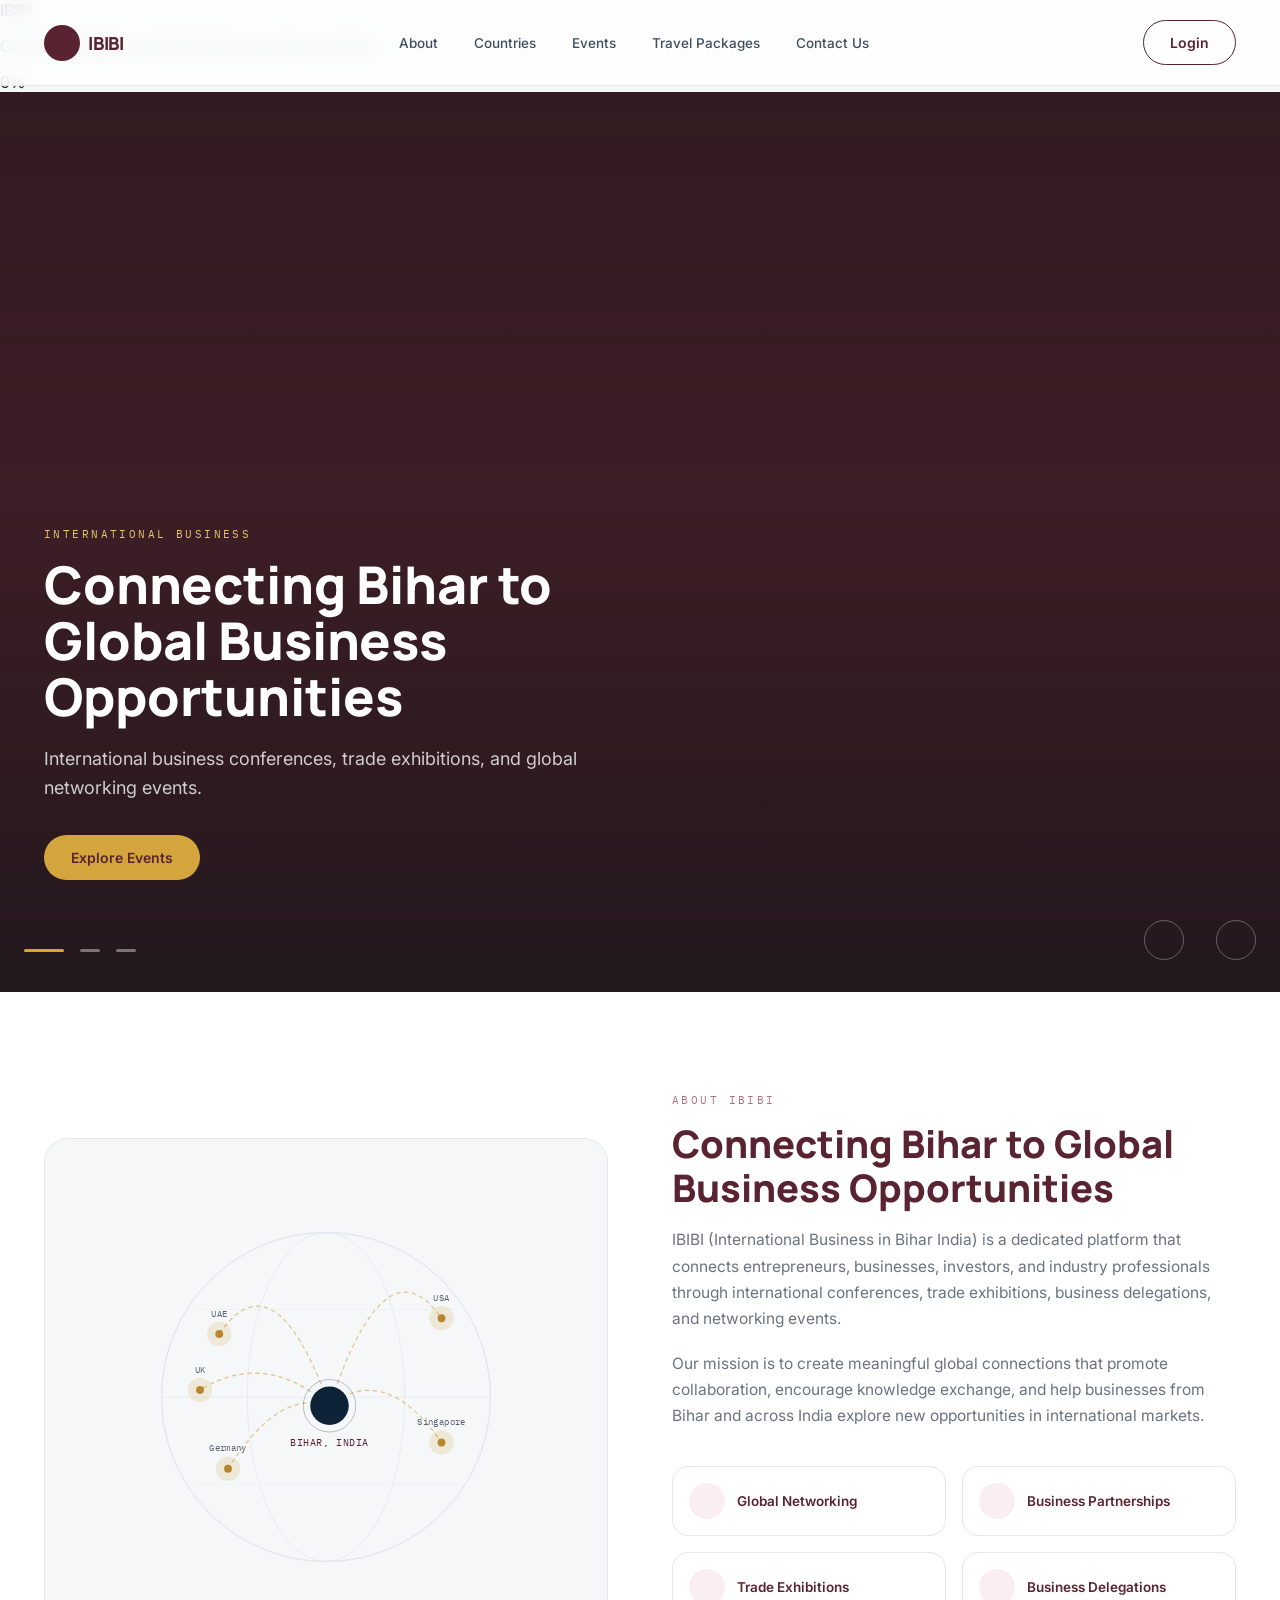
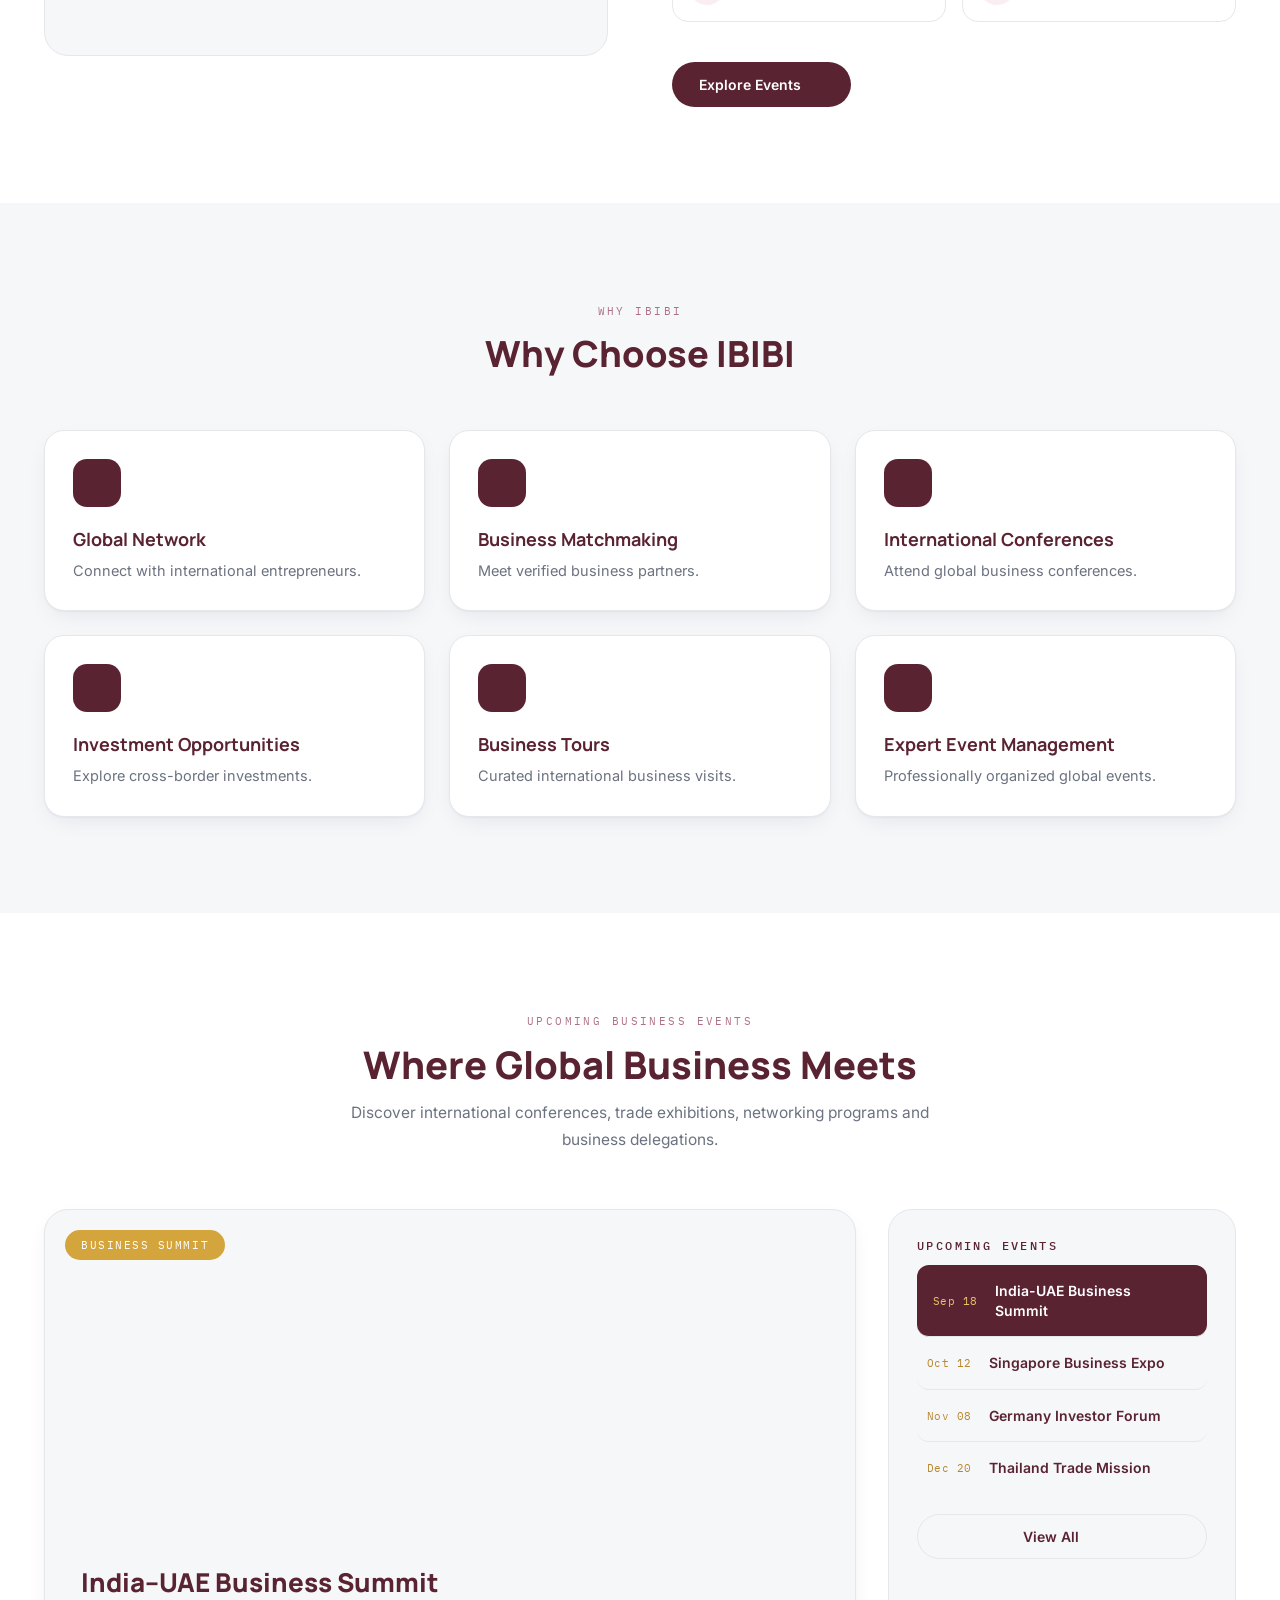
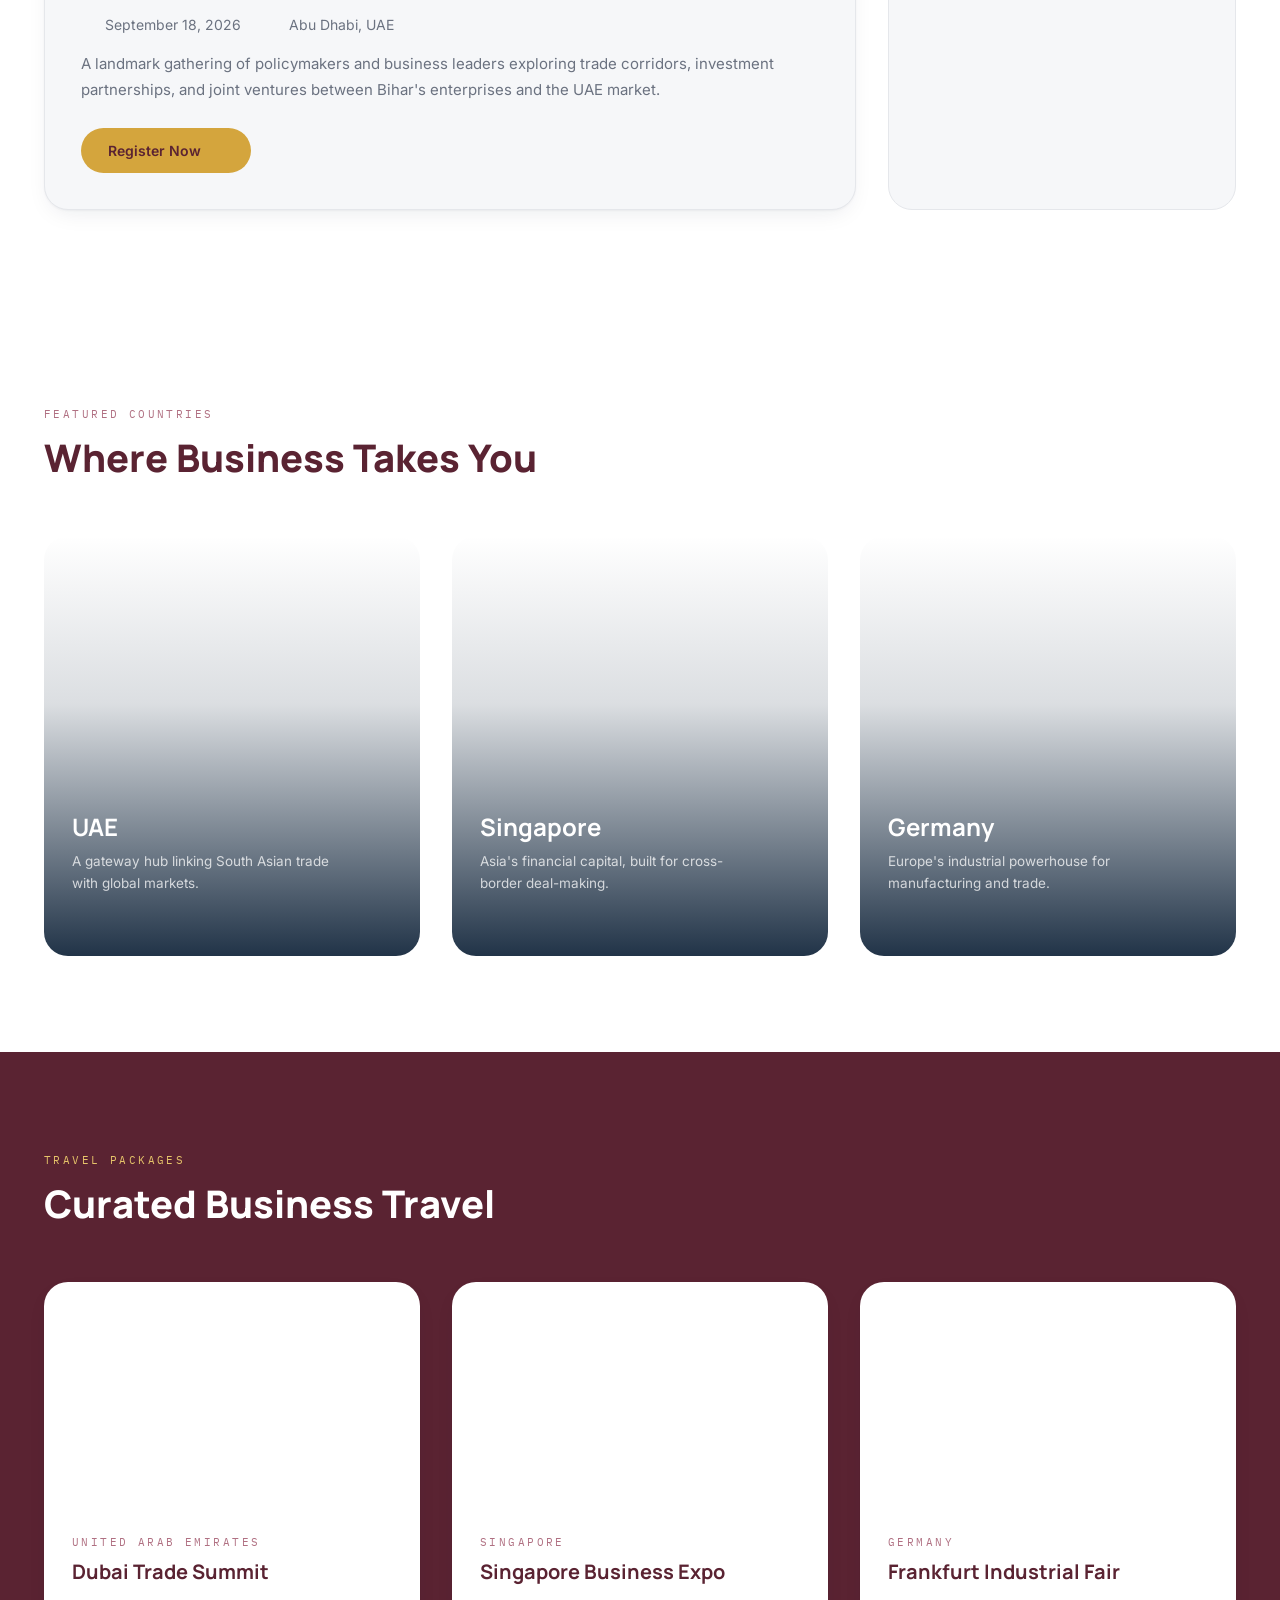
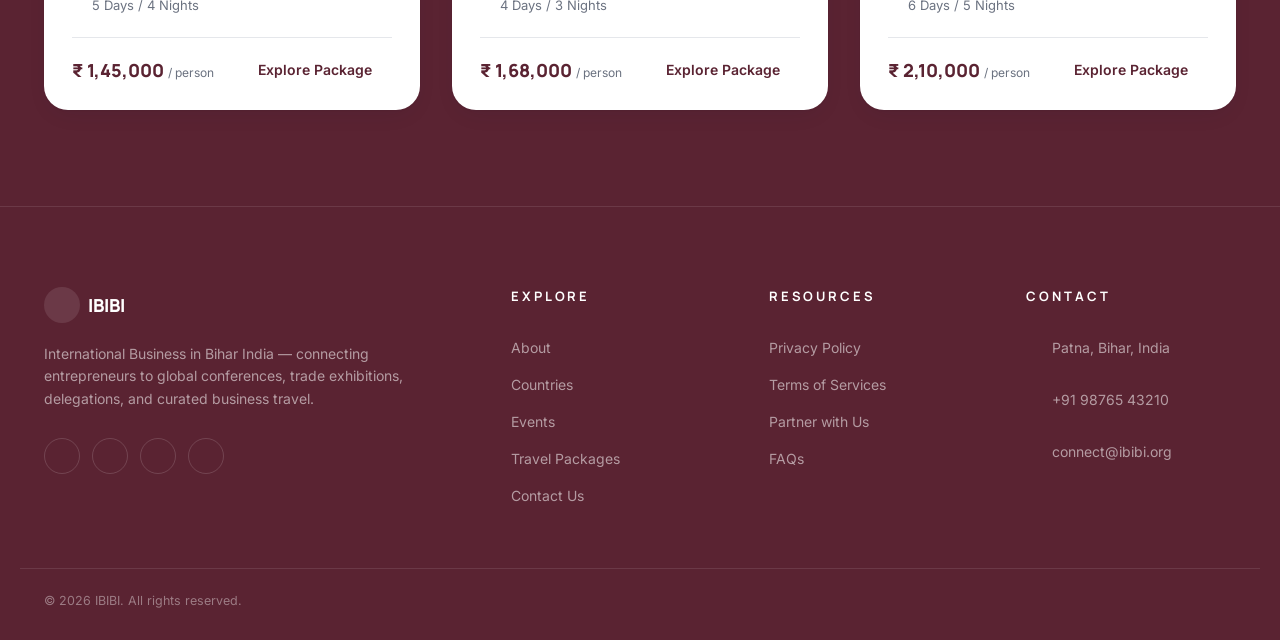
==== commit 61cce3fe: "Update index.html" ====
--- a/index.html
+++ b/index.html
@@ -11,7 +11,41 @@
 <link rel="stylesheet" href="style.css" />
 <link rel="stylesheet" href="https://cdnjs.cloudflare.com/ajax/libs/font-awesome/7.0.1/css/all.min.css" integrity="sha512-2SwdPD6INVrV/lHTZbO2nodKhrnDdJK9/kg2XD1r9uGqPo1cUbujc+IYdlYdEErWNu69gVcYgdxlmVmzTWnetw==" crossorigin="anonymous" referrerpolicy="no-referrer" />
 </head>
-<body>
+<body class="home" >
+
+  
+<!-- ============ PRELOADER ============ -->
+<div class="preloader" id="preloader">
+  <div class="preloader__center">
+    <div class="preloader__logo">
+      <span class="preloader__logo-icon"><i data-lucide="globe-2"></i></span>
+      <span class="preloader__logo-text">IBIBI</span>
+    </div>
+
+    <p class="preloader__tagline">
+  <span class="preloader__tagline-group">
+    <span>Connecting Bihar</span>
+  </span>
+
+  <span class="preloader__tagline-group">
+    <span>to</span>
+  </span>
+
+  <span class="preloader__tagline-group">
+    <span>Global Business Opportunities</span>
+  </span>
+</p>
+  </div>
+
+  <div class="preloader__loading">
+    <span class="preloader__percent" id="preloaderPercent">0%</span>
+    <div class="preloader__bar">
+      <div class="preloader__bar-fill" id="preloaderBarFill"></div>
+    </div>
+  </div>
+</div>
+
+<div id="page-wrap">
 
 <!-- ============ NAVBAR ============ -->
 <header class="navbar" id="navbar">
@@ -453,7 +487,7 @@
           <div class="package-card__duration"><i data-lucide="clock"></i> 5 Days / 4 Nights</div>
           <div class="package-card__footer">
             <span class="package-card__price">₹ 1,45,000 <small>/ person</small></span>
-            <a href="#footer" class="package-card__link">Explore Package <i data-lucide="arrow-right"></i></a>
+            <a href="./package-uae.html" class="package-card__link">Explore Package <i data-lucide="arrow-right"></i></a>
           </div>
         </div>
       </div>
@@ -565,6 +599,9 @@
   </div>
 </div>
 
+  </div>    
+    
+
 <script src="script.js" defer></script>
 </body>
 </html>
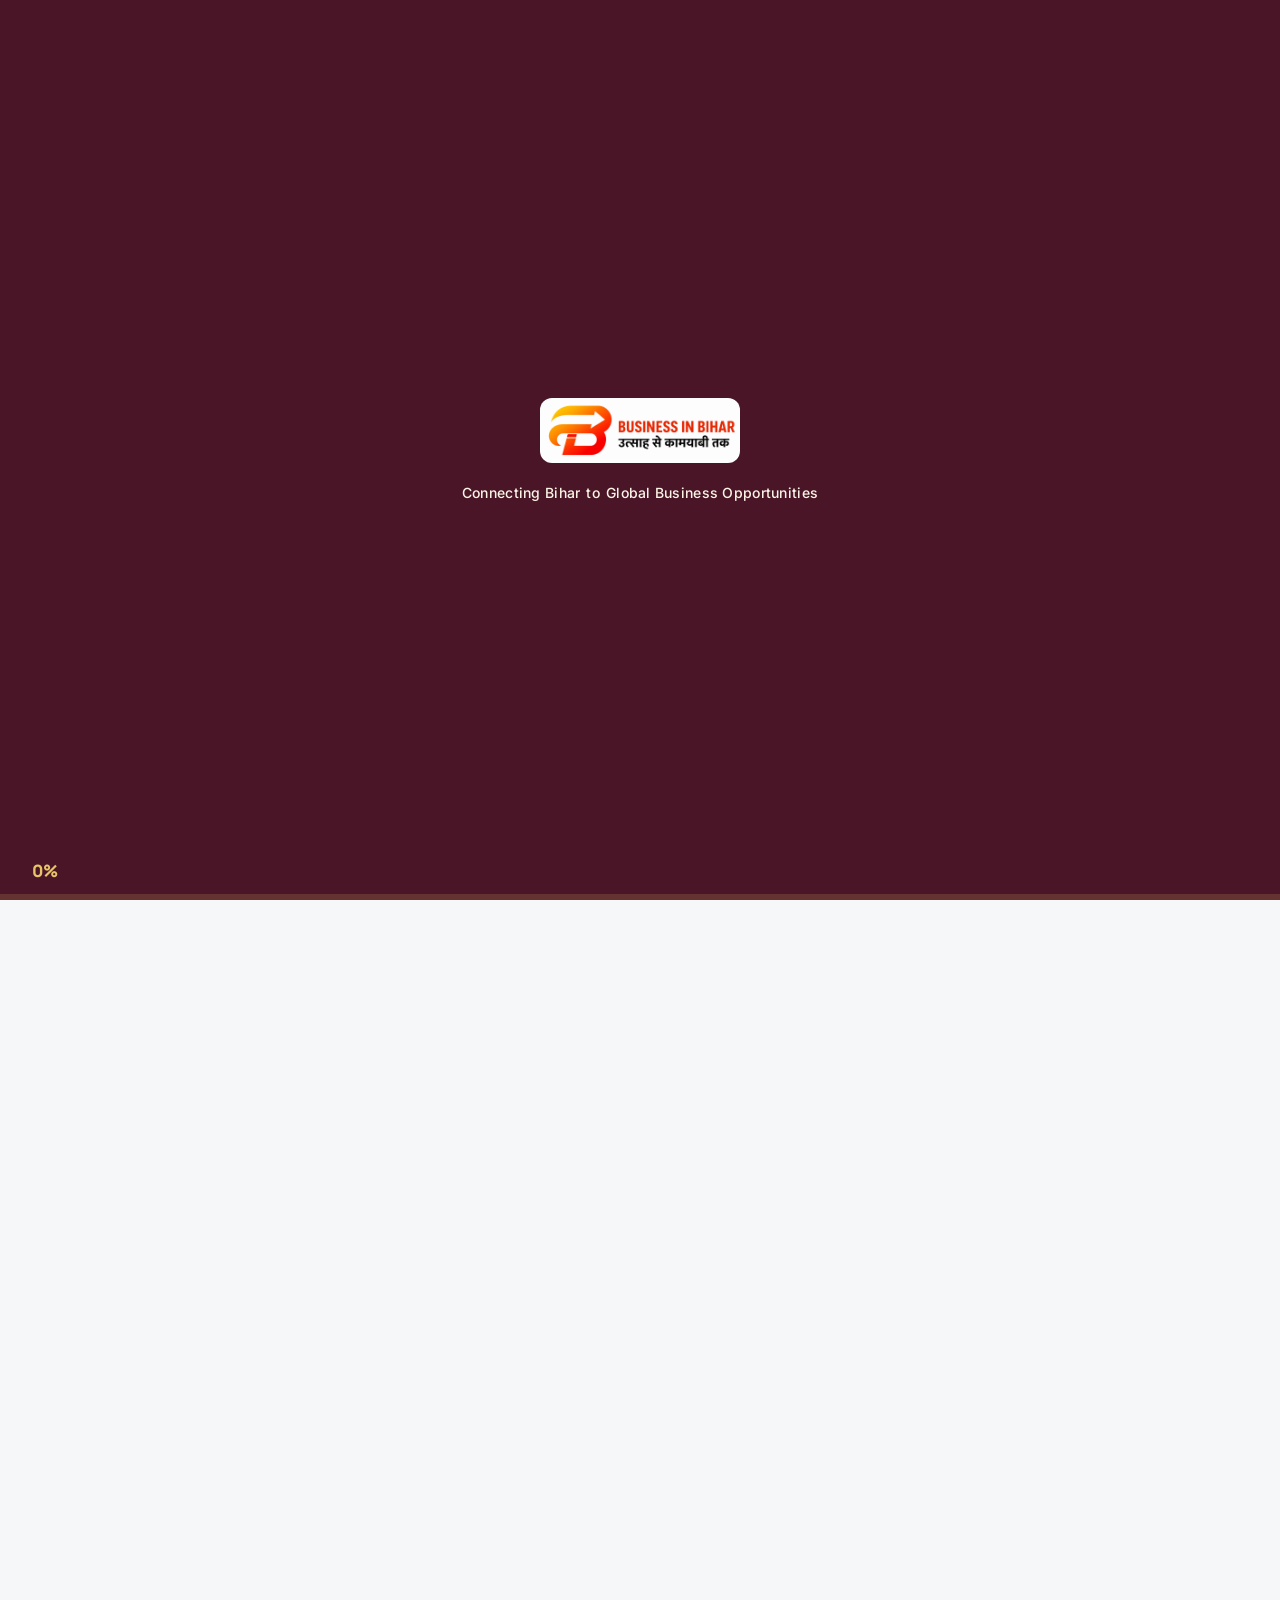
==== commit e5bb9119: "Update index.html" ====
--- a/index.html
+++ b/index.html
@@ -3,7 +3,7 @@
 <head>
 <meta charset="UTF-8" />
 <meta name="viewport" content="width=device-width, initial-scale=1.0" />
-<title>IBIBI — International Business in Bihar India</title>
+<title>BIB — Business in Bihar</title>
 <link rel="preconnect" href="https://fonts.googleapis.com">
 <link rel="preconnect" href="https://fonts.gstatic.com" crossorigin>
 <link href="https://fonts.googleapis.com/css2?family=Manrope:wght@500;600;700;800&family=Inter:wght@400;500;600&family=IBM+Plex+Mono:wght@500&display=swap" rel="stylesheet">
@@ -18,8 +18,9 @@
 <div class="preloader" id="preloader">
   <div class="preloader__center">
     <div class="preloader__logo">
-      <span class="preloader__logo-icon"><i data-lucide="globe-2"></i></span>
-      <span class="preloader__logo-text">IBIBI</span>
+      <!-- <span class="preloader__logo-icon"><i data-lucide="globe-2"></i></span>
+      <span class="preloader__logo-text">BIB</span> -->
+      <img src="./assets/company-logo.png" width="200px" style="border-radius: 12px;" alt="">
     </div>
 
     <p class="preloader__tagline">
@@ -51,8 +52,12 @@
 <header class="navbar" id="navbar">
   <div class="navbar__inner">
     <a href="#top" class="navbar__brand">
-      <span class="navbar__brand-icon"><i data-lucide="globe-2"></i></span>
-      <span class="navbar__brand-text">IBIBI</span>
+      <!-- <span class="navbar__brand-icon"><i data-lucide="globe-2"></i></span> -->
+      <span class="navbar__brand-icon-1" \><img src="./assets/company-logo-bg-rm 1.png" width="180px" alt="" style="border-radius: 12px;" span>
+      <!-- <span class="navbar__brand-text">BIB</span> -->
+       <div class="divider"></div>
+
+    <span class="international">International</span>
     </a>
 
     <nav class="navbar__links" id="navLinks">
@@ -272,11 +277,11 @@
     </div>
 
     <div class="about__content">
-      <span class="eyebrow">About IBIBI</span>
+      <span class="eyebrow">About BIB</span>
       <h2 class="section-heading">Connecting Bihar to Global Business Opportunities</h2>
 
       <p class="body-text">
-        IBIBI (International Business in Bihar India) is a dedicated platform that connects
+        BIB (Business in Bihar) is a dedicated platform that connects
         entrepreneurs, businesses, investors, and industry professionals through international
         conferences, trade exhibitions, business delegations, and networking events.
       </p>
@@ -316,8 +321,8 @@
 <section class="why" id="why">
   <div class="section-inner">
     <div class="why__header">
-      <span class="eyebrow">Why IBIBI</span>
-      <h2 class="section-heading">Why Choose IBIBI</h2>
+      <span class="eyebrow">Why BIB</span>
+      <h2 class="section-heading">Why Choose BIB</h2>
     </div>
 
     <div class="why__grid">
@@ -486,7 +491,7 @@
           <h3>Dubai Trade Summit</h3>
           <div class="package-card__duration"><i data-lucide="clock"></i> 5 Days / 4 Nights</div>
           <div class="package-card__footer">
-            <span class="package-card__price">₹ 1,45,000 <small>/ person</small></span>
+            <span class="package-card__price"><span><i class="fa-solid fa-star"></i><i class="fa-solid fa-star" ></i><i class="fa-solid fa-star"></i><i class="fa-solid fa-star" ></i><i class="fa-solid fa-star" ></i></span> <small>/ person</small></span>
             <a href="./package-uae.html" class="package-card__link">Explore Package <i data-lucide="arrow-right"></i></a>
           </div>
         </div>
@@ -499,7 +504,7 @@
           <h3>Singapore Business Expo</h3>
           <div class="package-card__duration"><i data-lucide="clock"></i> 4 Days / 3 Nights</div>
           <div class="package-card__footer">
-            <span class="package-card__price">₹ 1,68,000 <small>/ person</small></span>
+            <span class="package-card__price"><span><i class="fa-solid fa-star"></i><i class="fa-solid fa-star" ></i><i class="fa-solid fa-star"></i><i class="fa-solid fa-star" ></i><i class="fa-solid fa-star" ></i></span><small>/ person</small></span>
             <a href="#footer" class="package-card__link">Explore Package <i data-lucide="arrow-right"></i></a>
           </div>
         </div>
@@ -512,7 +517,7 @@
           <h3>Frankfurt Industrial Fair</h3>
           <div class="package-card__duration"><i data-lucide="clock"></i> 6 Days / 5 Nights</div>
           <div class="package-card__footer">
-            <span class="package-card__price">₹ 2,10,000 <small>/ person</small></span>
+            <span class="package-card__price"><span><i class="fa-solid fa-star"></i><i class="fa-solid fa-star" ></i><i class="fa-solid fa-star"></i><i class="fa-solid fa-star" ></i><i class="fa-solid fa-star" ></i></span><small>/ person</small></span>
             <a href="#footer" class="package-card__link">Explore Package <i data-lucide="arrow-right"></i></a>
           </div>
         </div>
@@ -526,10 +531,11 @@
   <div class="section-inner footer__grid">
     <div class="footer__brand">
       <div class="footer__brand-row">
-        <span class="footer__brand-icon"><i data-lucide="globe-2"></i></span>
-        <span class="footer__brand-text">IBIBI</span>
-      </div>
-      <p>International Business in Bihar India — connecting entrepreneurs to global conferences, trade exhibitions, delegations, and curated business travel.</p>
+        <!-- <span class="footer__brand-icon"><i data-lucide="globe-2"></i></span> -->
+         <span class="navbar__brand-icon-1" \><img src="./assets/company-logo-bg-rm 1.png" width="160px" alt="" style="border-radius: 12px;" span>
+        <!-- <span class="footer__brand-text">BIB</span> -->
+      </div>
+      <p>Business in Bihar — connecting entrepreneurs to global conferences, trade exhibitions, delegations, and curated business travel.</p>
       <div class="footer__socials">
         <a href="#" aria-label="LinkedIn"><i class="fa-brands fa-linkedin"></i></a>
         <a href="#" aria-label="Twitter"><i class="fa-brands fa-x-twitter"></i></a>
@@ -563,7 +569,7 @@
   </div>
 
   <div class="section-inner footer__bottom">
-    <p>&copy; <span id="year"></span> IBIBI. All rights reserved.</p>
+    <p>&copy; <span id="year"></span> BIB. All rights reserved.</p>
     <!-- <div class="footer__legal">
       <a href="#">Privacy Policy</a>
       <a href="#">Terms of Service</a>
--- a/style.css
+++ b/style.css
@@ -53,6 +53,193 @@
   background: var(--paper);
   -webkit-font-smoothing: antialiased;
 }
+
+
+
+body.home{
+  overflow: hidden;
+}
+
+#page-wrap{
+    visibility: hidden;
+    opacity: 0;
+    transition: opacity .6s ease;
+}
+
+#page-wrap.loaded{
+    visibility: visible;
+    opacity: 1;
+}
+
+/* ==========================================================
+   PRELOADER
+   ========================================================== */
+.preloader {
+  position: fixed;
+  inset: 0;
+  z-index: 9999;
+  background: #4A1627;
+  display: flex;
+  flex-direction: column;
+  align-items: center;
+  justify-content: center;
+  transition: opacity .6s ease, visibility .6s ease;
+}
+
+.preloader.is-done {
+  opacity: 0;
+  visibility: hidden;
+  pointer-events: none;
+}
+
+.preloader__center {
+  display: flex;
+  flex-direction: column;
+  align-items: center;
+  text-align: center;
+}
+
+.preloader__logo {
+  display: flex;
+  align-items: center;
+  gap: 12px;
+  opacity: 0;
+  animation: preloaderFade 1.1s ease forwards;
+  animation-delay: 0.3s;
+}
+
+.preloader__logo-icon {
+  width: 56px;
+  height: 56px;
+  border-radius: 999px;
+  background: rgba(230,196,106,0.12);
+  border: 1.5px solid var(--gold-400);
+  display: flex;
+  align-items: center;
+  justify-content: center;
+  color: var(--gold-400);
+}
+.preloader__logo-icon svg,
+.preloader__logo-icon [data-lucide] { width: 28px; height: 28px; }
+
+.preloader__logo-text {
+  font-family: var(--font-display);
+  font-weight: 800;
+  font-size: 30px;
+  letter-spacing: -0.01em;
+  color: var(--gold-400);
+}
+
+
+.preloader__tagline {
+  margin: 20px 0 0;
+  display: flex;
+  justify-content: center;
+  align-items: center;
+  gap: 6px;
+
+  font-family: var(--font-body);
+  font-size: 14px;
+  font-weight: 500;
+  letter-spacing: 0.02em;
+  color: var(--gold-100);
+}
+
+.preloader__tagline-group {
+  display: inline-block;
+  overflow: hidden;
+  line-height: 1.4;
+}
+
+.preloader__tagline-group span {
+  display: inline-block;
+  opacity: 0;
+  transform: translateY(120%);
+  animation: preloaderWordUp 0.6s cubic-bezier(.22,1,.36,1) forwards;
+}
+
+/* Animation timing */
+
+.preloader__tagline-group:nth-child(1) span {
+  animation-delay: 1.5s;
+}
+
+.preloader__tagline-group:nth-child(2) span {
+  animation-delay: 2.5s;
+}
+
+.preloader__tagline-group:nth-child(3) span {
+  animation-delay: 3.5s;
+}
+
+@keyframes preloaderWordUp {
+  from {
+    opacity: 0;
+    transform: translateY(120%);
+  }
+
+  to {
+    opacity: 1;
+    transform: translateY(0);
+  }
+}
+
+@keyframes preloaderFade {
+  to { opacity: 1; }
+}
+
+
+
+
+.preloader__loading {
+  position: fixed;
+  left: 0;
+  right: 0;
+  bottom: 0;
+  display: flex;
+  flex-direction: column;
+  gap: 12px;
+  padding-bottom: 12px;
+}
+
+.preloader__percent { order: 1; }
+.preloader__bar { order: 2; margin-bottom: -12px; }
+
+.preloader__percent {
+  padding-left: 32px;
+  font-family: var(--font-display);
+  font-weight: 800;
+  font-size: 17px;
+  letter-spacing: 0.01em;
+  color: var(--gold-400);
+}
+
+.preloader__bar {
+  width: 100%;
+  height: 6px;
+  background: rgba(230,196,106,0.16);
+  overflow: hidden;
+}
+
+.preloader__bar-fill {
+  height: 100%;
+  width: 0%;
+  background: var(--gold-400);
+}
+
+@media (max-width: 640px) {
+  .preloader__logo-icon { width: 48px; height: 48px; }
+  .preloader__logo-icon svg,
+  .preloader__logo-icon [data-lucide] { width: 24px; height: 24px; }
+  .preloader__logo-text { font-size: 24px; }
+  .preloader__percent { padding-left: 20px; font-size: 15px; }
+}
+
+/* pre-load ended */
+
+
+
+
 img { display: block; max-width: 100%; }
 a { text-decoration: none; color: inherit; }
 button { font-family: inherit; cursor: pointer; }
@@ -170,6 +357,26 @@
   letter-spacing: -0.01em;
 }
 
+span.navbar__brand-icon-1 {
+    display: flex;
+    align-items: center;
+    gap: 20px;
+}
+
+.divider{
+    width: 1px;
+    height: 38px;
+    background: var(--navy-500); /* light gray */
+}
+
+.international{
+    font-size: 16px;
+    font-weight: 700;
+    color: var(--navy-900);
+    font-family: var(--font-display);
+    letter-spacing: 0.75px;
+}
+
 .navbar__links { display: flex; align-items: center; gap: 36px; }
 .navbar__links a {
   font-size: 13.5px;
@@ -224,6 +431,24 @@
   .navbar__burger { display: block; }
 }
 
+
+@media only screen and (max-width: 767px){
+  span.navbar__brand-icon-1 {
+    flex-direction: column;
+    gap: 3px;
+}span.navbar__brand-icon-1 {}
+
+
+
+.navbar__brand img {
+    width: 140px;
+}
+
+.divider {
+    height: 1px;
+    width: 100%;
+}
+}
 /* ==========================================================
    HERO
    ========================================================== */
@@ -765,6 +990,11 @@
 .package-card__link:hover { color: var(--gold-600); }
 .package-card__link svg, .package-card__link [data-lucide] { width: 14px; height: 14px; }
 
+#packages .package-card__price i{
+  color: var(--navy-900);
+  font-size: 12px;
+}
+
 @media (max-width: 900px) { .packages__grid { grid-template-columns: 1fr; } }
 
 /* ==========================================================
